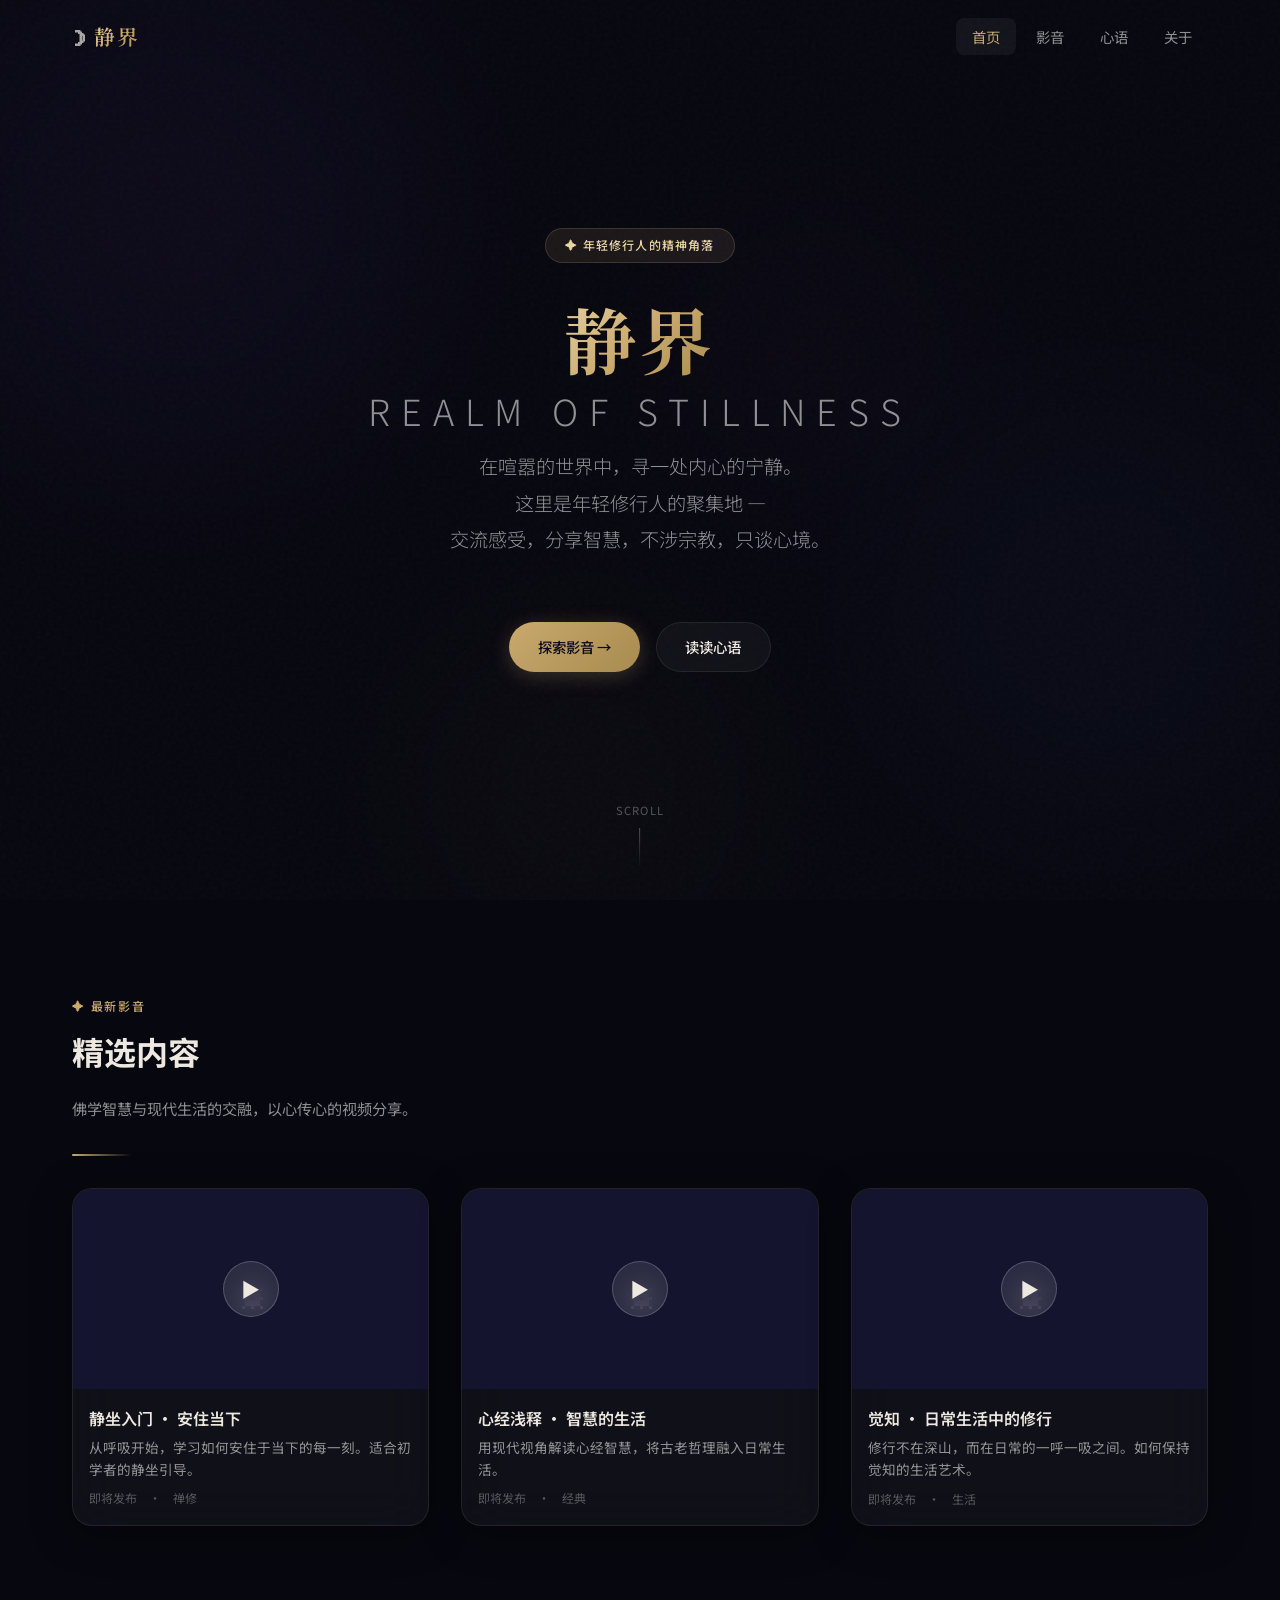
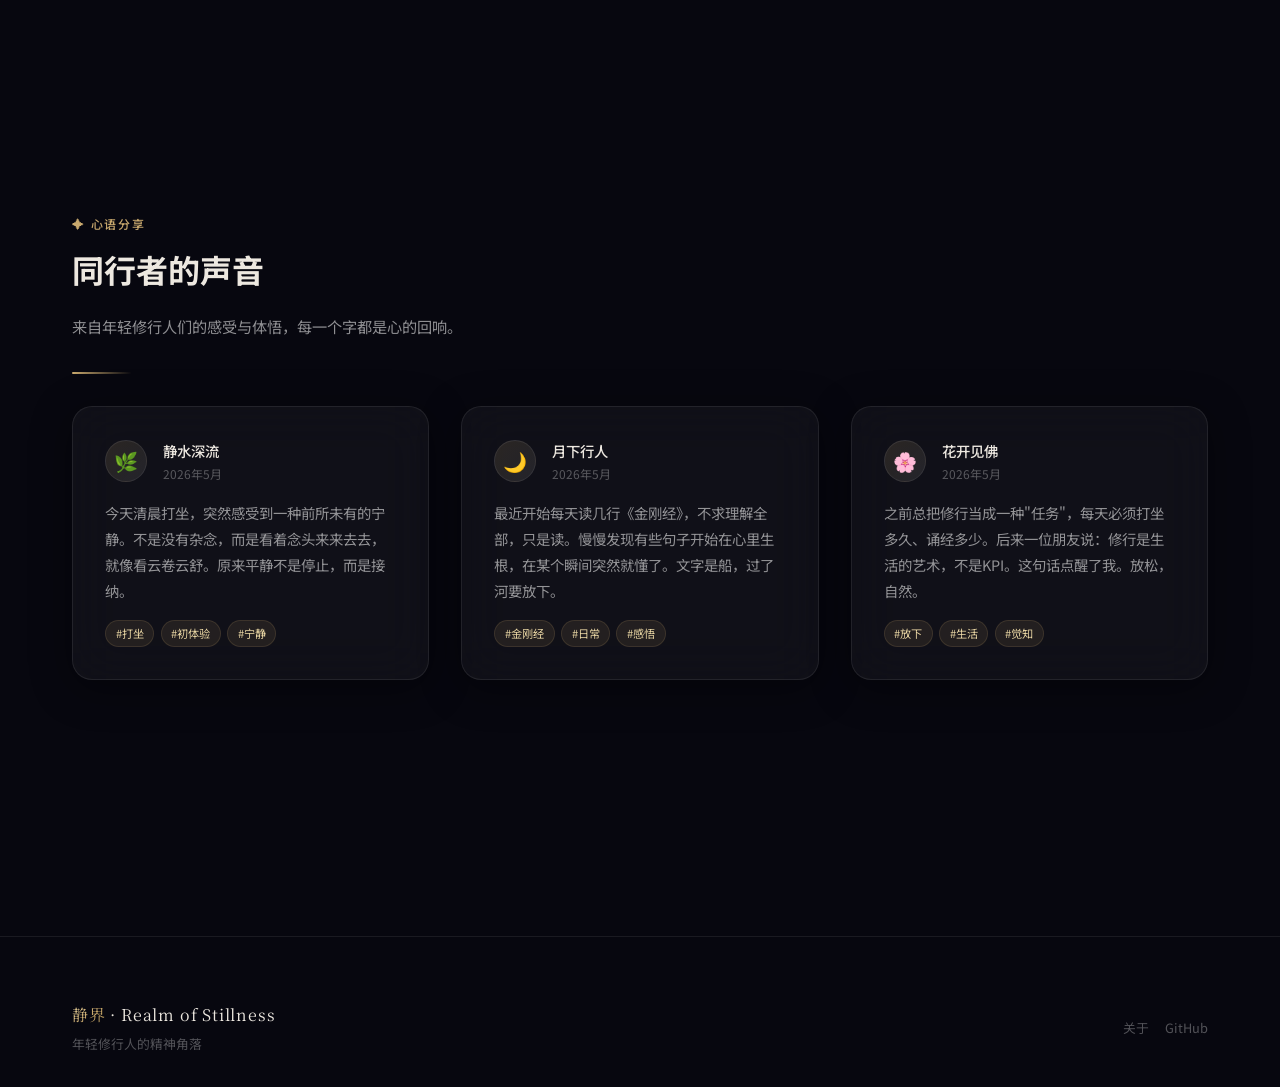
==== index.html @ 149574c6 "🎉 初版：静界网站 年轻修行人的精神角落 - 玻璃拟态(Glassmorphism) UI设计 - 深空底色 + 金色点缀配色系统 - 首页、影音、心语、关于 四个页面 - 响应式设计，适配桌面和移动" ====
<!DOCTYPE html>
<html lang="zh-CN">
<head>
  <meta charset="UTF-8">
  <meta name="viewport" content="width=device-width, initial-scale=1.0">
  <title>静界 · 年轻修行人的精神角落</title>
  <meta name="description" content="静界 — 年轻修行人的精神角落。交流感受，分享智慧，在喧嚣中寻找内心的宁静。">
  <link rel="stylesheet" href="css/style.css">
  <link rel="icon" href="data:image/svg+xml,<svg xmlns='http://www.w3.org/2000/svg' viewBox='0 0 100 100'><text y='.9em' font-size='90'>☽</text></svg>">
</head>
<body>

  <!-- Background -->
  <div class="background-canvas">
    <div class="orb"></div>
    <div class="orb"></div>
    <div class="orb"></div>
    <div class="orb"></div>
  </div>

  <!-- Navigation -->
  <nav class="navbar" id="navbar">
    <div class="navbar-inner">
      <a href="index.html" class="navbar-logo">
        <span class="logo-icon">☽</span>
        <span class="gold-text">静界</span>
      </a>
      <button class="menu-toggle" id="menuToggle" aria-label="菜单">
        <span></span><span></span><span></span>
      </button>
      <ul class="navbar-links" id="navLinks">
        <li><a href="index.html" class="active">首页</a></li>
        <li><a href="videos.html">影音</a></li>
        <li><a href="experience.html">心语</a></li>
        <li><a href="about.html">关于</a></li>
      </ul>
    </div>
  </nav>

  <!-- Hero -->
  <section class="hero">
    <div class="hero-content">
      <div class="hero-badge fade-in visible">✦ 年轻修行人的精神角落</div>
      <h1 class="hero-title">
        <span class="chinese-title gold-text">静界</span>
        <br>
        <span style="font-weight:300;font-size:0.5em;display:block;margin-top:0.5rem;color:var(--text-secondary);letter-spacing:0.3em;">REALM OF STILLNESS</span>
      </h1>
      <p class="hero-subtitle">
        在喧嚣的世界中，寻一处内心的宁静。<br>
        这里是年轻修行人的聚集地 —<br>
        交流感受，分享智慧，不涉宗教，只谈心境。
      </p>
      <div class="hero-actions">
        <a href="videos.html" class="btn btn-primary">探索影音 →</a>
        <a href="experience.html" class="btn btn-glass">读读心语</a>
      </div>
    </div>
    <div class="scroll-indicator">
      <span>SCROLL</span>
      <div class="scroll-line"></div>
    </div>
  </section>

  <!-- Featured Videos -->
  <section>
    <div class="container">
      <div class="fade-in">
        <p class="section-label">✦ 最新影音</p>
        <h2 class="section-title">精选内容</h2>
        <p class="section-subtitle" style="margin-bottom:var(--space-md);">
          佛学智慧与现代生活的交融，以心传心的视频分享。
        </p>
        <div class="divider"></div>
      </div>

      <div class="video-grid">
        <div class="glass video-card fade-in fade-in-delay-1">
          <div class="video-thumb">
            <span class="placeholder-icon">☸</span>
            <div class="play-button">▶</div>
          </div>
          <div class="video-info">
            <h3>静坐入门 · 安住当下</h3>
            <p>从呼吸开始，学习如何安住于当下的每一刻。适合初学者的静坐引导。</p>
            <div class="video-meta">
              <span>即将发布</span>
              <span>·</span>
              <span>禅修</span>
            </div>
          </div>
        </div>

        <div class="glass video-card fade-in fade-in-delay-2">
          <div class="video-thumb">
            <span class="placeholder-icon">☸</span>
            <div class="play-button">▶</div>
          </div>
          <div class="video-info">
            <h3>心经浅释 · 智慧的生活</h3>
            <p>用现代视角解读心经智慧，将古老哲理融入日常生活。</p>
            <div class="video-meta">
              <span>即将发布</span>
              <span>·</span>
              <span>经典</span>
            </div>
          </div>
        </div>

        <div class="glass video-card fade-in fade-in-delay-3">
          <div class="video-thumb">
            <span class="placeholder-icon">☸</span>
            <div class="play-button">▶</div>
          </div>
          <div class="video-info">
            <h3>觉知 · 日常生活中的修行</h3>
            <p>修行不在深山，而在日常的一呼一吸之间。如何保持觉知的生活艺术。</p>
            <div class="video-meta">
              <span>即将发布</span>
              <span>·</span>
              <span>生活</span>
            </div>
          </div>
        </div>
      </div>
    </div>
  </section>

  <!-- Recent Shared Experiences -->
  <section>
    <div class="container">
      <div class="fade-in">
        <p class="section-label">✦ 心语分享</p>
        <h2 class="section-title">同行者的声音</h2>
        <p class="section-subtitle" style="margin-bottom:var(--space-md);">
          来自年轻修行人们的感受与体悟，每一个字都是心的回响。
        </p>
        <div class="divider"></div>
      </div>

      <div class="experience-grid">
        <div class="glass experience-card fade-in fade-in-delay-1">
          <div class="exp-header">
            <div class="exp-avatar">🌿</div>
            <div>
              <div class="exp-author">静水深流</div>
              <div class="exp-time">2026年5月</div>
            </div>
          </div>
          <div class="exp-content">
            今天清晨打坐，突然感受到一种前所未有的宁静。不是没有杂念，而是看着念头来来去去，就像看云卷云舒。原来平静不是停止，而是接纳。
          </div>
          <div class="exp-tags">
            <span>#打坐</span>
            <span>#初体验</span>
            <span>#宁静</span>
          </div>
        </div>

        <div class="glass experience-card fade-in fade-in-delay-2">
          <div class="exp-header">
            <div class="exp-avatar">🌙</div>
            <div>
              <div class="exp-author">月下行人</div>
              <div class="exp-time">2026年5月</div>
            </div>
          </div>
          <div class="exp-content">
            最近开始每天读几行《金刚经》，不求理解全部，只是读。慢慢发现有些句子开始在心里生根，在某个瞬间突然就懂了。文字是船，过了河要放下。
          </div>
          <div class="exp-tags">
            <span>#金刚经</span>
            <span>#日常</span>
            <span>#感悟</span>
          </div>
        </div>

        <div class="glass experience-card fade-in fade-in-delay-3">
          <div class="exp-header">
            <div class="exp-avatar">🌸</div>
            <div>
              <div class="exp-author">花开见佛</div>
              <div class="exp-time">2026年5月</div>
            </div>
          </div>
          <div class="exp-content">
            之前总把修行当成一种"任务"，每天必须打坐多久、诵经多少。后来一位朋友说：修行是生活的艺术，不是KPI。这句话点醒了我。放松，自然。
          </div>
          <div class="exp-tags">
            <span>#放下</span>
            <span>#生活</span>
            <span>#觉知</span>
          </div>
        </div>
      </div>
    </div>
  </section>

  <!-- Footer -->
  <footer class="footer">
    <div class="container">
      <div class="footer-inner">
        <div>
          <div class="footer-brand"><span class="gold-text">静界</span> · Realm of Stillness</div>
          <div class="footer-text" style="margin-top:0.3rem;">年轻修行人的精神角落</div>
        </div>
        <div class="footer-links">
          <a href="about.html">关于</a>
          <a href="https://github.com/tancong/jingjie" target="_blank">GitHub</a>
        </div>
      </div>
    </div>
  </footer>

  <script src="js/main.js"></script>
</body>
</html>
---- css/style.css ----
/* ============================================
   静界 · Realm of Stillness
   Glass UI Design System
   ============================================ */

/* ----- Fonts ----- */
@import url('https://fonts.googleapis.com/css2?family=Noto+Serif+SC:wght@400;600;700&family=Noto+Sans+SC:wght@300;400;500;700&family=Inter:wght@300;400;500;600&display=swap');

/* ----- Reset & Base ----- */
*, *::before, *::after {
  margin: 0;
  padding: 0;
  box-sizing: border-box;
}

html {
  scroll-behavior: smooth;
  font-size: 16px;
}

body {
  font-family: 'Noto Sans SC', 'Inter', -apple-system, BlinkMacSystemFont, sans-serif;
  background: var(--bg-deep);
  color: var(--text-primary);
  min-height: 100vh;
  overflow-x: hidden;
  line-height: 1.7;
  -webkit-font-smoothing: antialiased;
}

/* ----- Design Tokens ----- */
:root {
  /* Background */
  --bg-deep: #07070f;
  --bg-dark: #0a0a1a;
  --bg-mid: #0f0f24;
  --bg-surface: #14142e;

  /* Glass */
  --glass-bg: rgba(255, 255, 255, 0.04);
  --glass-bg-hover: rgba(255, 255, 255, 0.08);
  --glass-bg-strong: rgba(255, 255, 255, 0.08);
  --glass-border: rgba(255, 255, 255, 0.08);
  --glass-border-hover: rgba(255, 255, 255, 0.18);
  --glass-shadow: 0 8px 40px rgba(0, 0, 0, 0.4);
  --glass-blur: blur(24px);

  /* Accent */
  --accent: #c9a96e;
  --accent-light: #e8d5a3;
  --accent-dim: #a88b4e;
  --accent-glow: rgba(201, 169, 110, 0.15);

  /* Text */
  --text-primary: #ede8e0;
  --text-secondary: rgba(255, 255, 255, 0.55);
  --text-tertiary: rgba(255, 255, 255, 0.3);

  /* Sizing */
  --radius-sm: 8px;
  --radius-md: 14px;
  --radius-lg: 20px;
  --radius-xl: 28px;

  /* Spacing */
  --space-xs: 0.5rem;
  --space-sm: 1rem;
  --space-md: 2rem;
  --space-lg: 4rem;
  --space-xl: 6rem;

  /* Transitions */
  --transition-fast: 0.2s ease;
  --transition-default: 0.35s cubic-bezier(0.4, 0, 0.2, 1);
  --transition-slow: 0.6s cubic-bezier(0.4, 0, 0.2, 1);

  /* Container */
  --container-max: 1200px;
}

/* ----- Background Canvas (animated) ----- */
.background-canvas {
  position: fixed;
  top: 0;
  left: 0;
  width: 100%;
  height: 100%;
  z-index: -1;
  overflow: hidden;
}

.background-canvas .orb {
  position: absolute;
  border-radius: 50%;
  filter: blur(100px);
  opacity: 0.3;
  animation: orbFloat 20s ease-in-out infinite;
}

.background-canvas .orb:nth-child(1) {
  width: 600px;
  height: 600px;
  background: radial-gradient(circle, rgba(100, 60, 180, 0.3), transparent);
  top: -10%;
  left: -10%;
  animation-delay: 0s;
  animation-duration: 25s;
}

.background-canvas .orb:nth-child(2) {
  width: 500px;
  height: 500px;
  background: radial-gradient(circle, rgba(60, 100, 200, 0.2), transparent);
  top: 40%;
  right: -5%;
  animation-delay: -5s;
  animation-duration: 20s;
}

.background-canvas .orb:nth-child(3) {
  width: 400px;
  height: 400px;
  background: radial-gradient(circle, rgba(180, 140, 80, 0.15), transparent);
  bottom: -10%;
  left: 30%;
  animation-delay: -10s;
  animation-duration: 22s;
}

.background-canvas .orb:nth-child(4) {
  width: 350px;
  height: 350px;
  background: radial-gradient(circle, rgba(140, 80, 180, 0.15), transparent);
  top: 20%;
  left: 50%;
  animation-delay: -15s;
  animation-duration: 18s;
}

@keyframes orbFloat {
  0%, 100% { transform: translate(0, 0) scale(1); }
  25% { transform: translate(50px, -60px) scale(1.05); }
  50% { transform: translate(-30px, 40px) scale(0.95); }
  75% { transform: translate(60px, 30px) scale(1.02); }
}

/* Subtle grain overlay */
.background-canvas::after {
  content: '';
  position: absolute;
  top: 0;
  left: 0;
  width: 100%;
  height: 100%;
  opacity: 0.03;
  background-image: url("data:image/svg+xml,%3Csvg viewBox='0 0 256 256' xmlns='http://www.w3.org/2000/svg'%3E%3Cfilter id='n'%3E%3CfeTurbulence type='fractalNoise' baseFrequency='0.9' numOctaves='4' stitchTiles='stitch'/%3E%3C/filter%3E%3Crect width='100%25' height='100%25' filter='url(%23n)'/%3E%3C/svg%3E");
  pointer-events: none;
}

/* ----- Glass Card ----- */
.glass {
  background: var(--glass-bg);
  backdrop-filter: var(--glass-blur);
  -webkit-backdrop-filter: var(--glass-blur);
  border: 1px solid var(--glass-border);
  border-radius: var(--radius-lg);
  box-shadow: var(--glass-shadow);
  transition: all var(--transition-default);
}

.glass:hover {
  background: var(--glass-bg-hover);
  border-color: var(--glass-border-hover);
  transform: translateY(-2px);
  box-shadow: 0 12px 48px rgba(0, 0, 0, 0.5), 0 0 40px var(--accent-glow);
}

.glass-strong {
  background: var(--glass-bg-strong);
  backdrop-filter: var(--glass-blur);
  -webkit-backdrop-filter: var(--glass-blur);
  border: 1px solid var(--glass-border);
  border-radius: var(--radius-lg);
  box-shadow: var(--glass-shadow);
}

.glass-card {
  padding: var(--space-md);
}

/* ----- Typography ----- */
.chinese-title {
  font-family: 'Noto Serif SC', 'Noto Sans SC', serif;
  font-weight: 700;
  letter-spacing: 0.05em;
}

.serif-text {
  font-family: 'Noto Serif SC', serif;
}

.gold-text {
  background: linear-gradient(135deg, var(--accent-light), var(--accent), var(--accent-dim));
  -webkit-background-clip: text;
  -webkit-text-fill-color: transparent;
  background-clip: text;
}

/* ----- Layout ----- */
.container {
  max-width: var(--container-max);
  margin: 0 auto;
  padding: 0 var(--space-md);
}

section {
  padding: var(--space-xl) 0;
}

.section-label {
  font-size: 0.75rem;
  text-transform: uppercase;
  letter-spacing: 0.15em;
  color: var(--accent);
  margin-bottom: var(--space-xs);
  font-weight: 500;
}

.section-title {
  font-size: clamp(1.5rem, 3vw, 2rem);
  font-weight: 700;
  margin-bottom: var(--space-sm);
  color: var(--text-primary);
}

.section-subtitle {
  color: var(--text-secondary);
  font-size: 0.95rem;
  max-width: 600px;
  line-height: 1.8;
}

/* ----- Navigation ----- */
.navbar {
  position: fixed;
  top: 0;
  left: 0;
  width: 100%;
  z-index: 1000;
  padding: 1rem 0;
  transition: all var(--transition-default);
}

.navbar.scrolled {
  background: rgba(7, 7, 15, 0.7);
  backdrop-filter: blur(30px);
  -webkit-backdrop-filter: blur(30px);
  border-bottom: 1px solid rgba(255, 255, 255, 0.05);
  padding: 0.6rem 0;
}

.navbar-inner {
  display: flex;
  align-items: center;
  justify-content: space-between;
  max-width: var(--container-max);
  margin: 0 auto;
  padding: 0 var(--space-md);
}

.navbar-logo {
  font-family: 'Noto Serif SC', serif;
  font-size: 1.3rem;
  font-weight: 700;
  color: var(--text-primary);
  text-decoration: none;
  letter-spacing: 0.1em;
  display: flex;
  align-items: center;
  gap: 0.5rem;
}

.navbar-logo .logo-icon {
  font-size: 1.5rem;
  opacity: 0.7;
}

.navbar-logo .gold-text {
  font-weight: 600;
}

.navbar-links {
  display: flex;
  gap: 0.25rem;
  list-style: none;
  align-items: center;
}

.navbar-links a {
  color: var(--text-secondary);
  text-decoration: none;
  padding: 0.5rem 1rem;
  border-radius: var(--radius-sm);
  font-size: 0.9rem;
  font-weight: 400;
  transition: all var(--transition-fast);
  position: relative;
}

.navbar-links a:hover,
.navbar-links a.active {
  color: var(--text-primary);
  background: rgba(255, 255, 255, 0.05);
}

.navbar-links a.active {
  color: var(--accent);
}

/* Mobile menu toggle */
.menu-toggle {
  display: none;
  flex-direction: column;
  gap: 5px;
  cursor: pointer;
  padding: 4px;
  background: none;
  border: none;
}

.menu-toggle span {
  display: block;
  width: 24px;
  height: 1.5px;
  background: var(--text-primary);
  border-radius: 2px;
  transition: all var(--transition-fast);
}

/* ----- Hero ----- */
.hero {
  min-height: 100vh;
  display: flex;
  align-items: center;
  justify-content: center;
  text-align: center;
  padding: var(--space-md);
  position: relative;
}

.hero-content {
  max-width: 720px;
}

.hero-badge {
  display: inline-block;
  padding: 0.4rem 1.2rem;
  border-radius: 100px;
  font-size: 0.75rem;
  letter-spacing: 0.1em;
  color: var(--accent-light);
  background: rgba(201, 169, 110, 0.1);
  border: 1px solid rgba(201, 169, 110, 0.2);
  margin-bottom: var(--space-md);
  font-weight: 500;
}

.hero-title {
  font-size: clamp(2.5rem, 6vw, 4.5rem);
  line-height: 1.2;
  margin-bottom: var(--space-sm);
  letter-spacing: 0.02em;
}

.hero-title .chinese-title {
  margin-bottom: 0.3rem;
}

.hero-subtitle {
  font-size: clamp(1rem, 2vw, 1.2rem);
  color: var(--text-secondary);
  line-height: 1.9;
  margin-bottom: var(--space-lg);
  font-weight: 300;
}

.hero-actions {
  display: flex;
  gap: var(--space-sm);
  justify-content: center;
  flex-wrap: wrap;
}

/* ----- Buttons ----- */
.btn {
  display: inline-flex;
  align-items: center;
  gap: 0.5rem;
  padding: 0.75rem 1.8rem;
  border-radius: 100px;
  font-size: 0.9rem;
  font-weight: 500;
  text-decoration: none;
  cursor: pointer;
  border: none;
  transition: all var(--transition-default);
  font-family: inherit;
}

.btn-primary {
  background: linear-gradient(135deg, var(--accent), var(--accent-dim));
  color: #0a0a1a;
  box-shadow: 0 4px 20px rgba(201, 169, 110, 0.25);
}

.btn-primary:hover {
  transform: translateY(-2px);
  box-shadow: 0 8px 30px rgba(201, 169, 110, 0.35);
}

.btn-glass {
  background: var(--glass-bg);
  backdrop-filter: var(--glass-blur);
  -webkit-backdrop-filter: var(--glass-blur);
  border: 1px solid var(--glass-border);
  color: var(--text-primary);
}

.btn-glass:hover {
  background: var(--glass-bg-hover);
  border-color: var(--glass-border-hover);
  transform: translateY(-2px);
}

.btn-sm {
  padding: 0.5rem 1.2rem;
  font-size: 0.8rem;
}

/* ----- Page Header ----- */
.page-header {
  padding-top: calc(80px + var(--space-xl));
  padding-bottom: var(--space-lg);
  text-align: center;
}

.page-header .section-title {
  font-size: clamp(2rem, 4vw, 2.8rem);
}

/* ----- Video Grid ----- */
.video-grid {
  display: grid;
  grid-template-columns: repeat(auto-fill, minmax(320px, 1fr));
  gap: var(--space-md);
  padding-bottom: var(--space-xl);
}

.video-card {
  border-radius: var(--radius-lg);
  overflow: hidden;
  cursor: pointer;
}

.video-card .video-thumb {
  position: relative;
  aspect-ratio: 16 / 9;
  background: var(--bg-surface);
  overflow: hidden;
  display: flex;
  align-items: center;
  justify-content: center;
}

.video-card .video-thumb .placeholder-icon {
  font-size: 3rem;
  opacity: 0.3;
}

.video-card .video-thumb .play-button {
  position: absolute;
  top: 50%;
  left: 50%;
  transform: translate(-50%, -50%);
  width: 56px;
  height: 56px;
  border-radius: 50%;
  background: rgba(255, 255, 255, 0.1);
  backdrop-filter: blur(12px);
  -webkit-backdrop-filter: blur(12px);
  border: 1.5px solid rgba(255, 255, 255, 0.2);
  display: flex;
  align-items: center;
  justify-content: center;
  transition: all var(--transition-default);
  color: var(--text-primary);
  font-size: 1.2rem;
}

.video-card:hover .play-button {
  background: var(--accent);
  border-color: var(--accent);
  color: #0a0a1a;
  transform: translate(-50%, -50%) scale(1.1);
  box-shadow: 0 0 40px rgba(201, 169, 110, 0.4);
}

.video-card .video-info {
  padding: var(--space-sm);
}

.video-card .video-info h3 {
  font-size: 1rem;
  font-weight: 600;
  margin-bottom: 0.3rem;
  color: var(--text-primary);
}

.video-card .video-info p {
  font-size: 0.85rem;
  color: var(--text-secondary);
  line-height: 1.6;
}

.video-card .video-meta {
  display: flex;
  align-items: center;
  gap: 0.75rem;
  margin-top: 0.5rem;
  font-size: 0.75rem;
  color: var(--text-tertiary);
}

/* ----- Experience Cards ----- */
.experience-grid {
  display: grid;
  grid-template-columns: repeat(auto-fill, minmax(340px, 1fr));
  gap: var(--space-md);
  padding-bottom: var(--space-xl);
}

.experience-card {
  padding: var(--space-md);
  border-radius: var(--radius-lg);
}

.experience-card .exp-header {
  display: flex;
  align-items: center;
  gap: var(--space-sm);
  margin-bottom: var(--space-sm);
}

.experience-card .exp-avatar {
  width: 42px;
  height: 42px;
  border-radius: 50%;
  background: linear-gradient(135deg, var(--accent-glow), var(--glass-bg-strong));
  border: 1px solid var(--glass-border);
  display: flex;
  align-items: center;
  justify-content: center;
  font-size: 1.2rem;
}

.experience-card .exp-author {
  font-size: 0.9rem;
  font-weight: 500;
}

.experience-card .exp-time {
  font-size: 0.75rem;
  color: var(--text-tertiary);
}

.experience-card .exp-content {
  font-size: 0.9rem;
  color: var(--text-secondary);
  line-height: 1.8;
  margin-bottom: var(--space-sm);
}

.experience-card .exp-tags {
  display: flex;
  gap: 0.4rem;
  flex-wrap: wrap;
}

.experience-card .exp-tags span {
  padding: 0.2rem 0.6rem;
  border-radius: 100px;
  font-size: 0.7rem;
  background: rgba(201, 169, 110, 0.1);
  color: var(--accent-light);
  border: 1px solid rgba(201, 169, 110, 0.15);
}

/* ----- About Page ----- */
.about-section {
  padding-top: calc(80px + var(--space-md));
  padding-bottom: var(--space-xl);
}

.about-hero {
  text-align: center;
  max-width: 700px;
  margin: 0 auto var(--space-xl);
}

.about-hero .section-title {
  font-size: clamp(2rem, 4vw, 3rem);
}

.about-card {
  padding: var(--space-lg);
  max-width: 700px;
  margin: 0 auto var(--space-md);
}

.about-card h2 {
  font-size: 1.3rem;
  margin-bottom: var(--space-sm);
  font-weight: 600;
}

.about-card p {
  color: var(--text-secondary);
  line-height: 2;
  font-size: 0.95rem;
}

.about-card .values {
  display: grid;
  grid-template-columns: 1fr 1fr;
  gap: var(--space-md);
  margin-top: var(--space-md);
}

.value-item {
  text-align: center;
  padding: var(--space-sm);
}

.value-item .value-icon {
  font-size: 2rem;
  margin-bottom: 0.5rem;
}

.value-item h3 {
  font-size: 0.9rem;
  font-weight: 600;
  margin-bottom: 0.3rem;
}

.value-item p {
  font-size: 0.8rem;
  color: var(--text-tertiary);
  line-height: 1.6;
}

/* ----- Footer ----- */
.footer {
  border-top: 1px solid var(--glass-border);
  padding: var(--space-lg) 0 var(--space-md);
  margin-top: var(--space-lg);
}

.footer-inner {
  display: flex;
  justify-content: space-between;
  align-items: center;
  flex-wrap: wrap;
  gap: var(--space-sm);
}

.footer-brand {
  font-family: 'Noto Serif SC', serif;
  font-size: 1rem;
  letter-spacing: 0.05em;
}

.footer-text {
  color: var(--text-tertiary);
  font-size: 0.8rem;
}

.footer-links {
  display: flex;
  gap: var(--space-sm);
}

.footer-links a {
  color: var(--text-tertiary);
  text-decoration: none;
  font-size: 0.8rem;
  transition: color var(--transition-fast);
}

.footer-links a:hover {
  color: var(--accent);
}

/* ----- Animations ----- */
.fade-in {
  opacity: 0;
  transform: translateY(30px);
  transition: opacity 0.8s ease, transform 0.8s ease;
}

.fade-in.visible {
  opacity: 1;
  transform: translateY(0);
}

.fade-in-delay-1 { transition-delay: 0.1s; }
.fade-in-delay-2 { transition-delay: 0.2s; }
.fade-in-delay-3 { transition-delay: 0.3s; }
.fade-in-delay-4 { transition-delay: 0.4s; }

/* Scroll indicator */
.scroll-indicator {
  position: absolute;
  bottom: 2rem;
  left: 50%;
  transform: translateX(-50%);
  display: flex;
  flex-direction: column;
  align-items: center;
  gap: 0.5rem;
  color: var(--text-tertiary);
  font-size: 0.7rem;
  letter-spacing: 0.1em;
  animation: scrollBounce 2s ease-in-out infinite;
}

.scroll-indicator .scroll-line {
  width: 1px;
  height: 40px;
  background: linear-gradient(to bottom, var(--text-tertiary), transparent);
}

@keyframes scrollBounce {
  0%, 100% { transform: translateX(-50%) translateY(0); }
  50% { transform: translateX(-50%) translateY(8px); }
}

/* ----- Section Divider ----- */
.divider {
  width: 60px;
  height: 2px;
  background: linear-gradient(90deg, var(--accent), transparent);
  margin: var(--space-sm) 0 var(--space-md);
  border-radius: 2px;
}

.divider-center {
  margin-left: auto;
  margin-right: auto;
}

/* ----- Empty State ----- */
.empty-state {
  text-align: center;
  padding: var(--space-xl) var(--space-md);
}

.empty-state .empty-icon {
  font-size: 4rem;
  opacity: 0.2;
  margin-bottom: var(--space-sm);
}

.empty-state h3 {
  font-size: 1.2rem;
  margin-bottom: 0.5rem;
}

.empty-state p {
  color: var(--text-tertiary);
  font-size: 0.9rem;
}

/* ----- Responsive ----- */
@media (max-width: 768px) {
  :root {
    --space-md: 1.25rem;
    --space-lg: 2.5rem;
    --space-xl: 4rem;
  }

  .navbar-links {
    display: none;
    position: fixed;
    top: 0;
    left: 0;
    width: 100%;
    height: 100vh;
    background: rgba(7, 7, 15, 0.95);
    backdrop-filter: blur(30px);
    -webkit-backdrop-filter: blur(30px);
    flex-direction: column;
    align-items: center;
    justify-content: center;
    gap: 0.5rem;
  }

  .navbar-links.open {
    display: flex;
  }

  .navbar-links a {
    font-size: 1.2rem;
    padding: 0.8rem 2rem;
  }

  .menu-toggle {
    display: flex;
  }

  .video-grid {
    grid-template-columns: 1fr;
  }

  .experience-grid {
    grid-template-columns: 1fr;
  }

  .about-card {
    padding: var(--space-md);
  }

  .about-card .values {
    grid-template-columns: 1fr;
  }

  .footer-inner {
    flex-direction: column;
    text-align: center;
  }

  .hero-actions {
    flex-direction: column;
    align-items: center;
  }
}

@media (max-width: 480px) {
  .hero-title {
    font-size: clamp(2rem, 8vw, 2.8rem);
  }
}

/* ----- Selection ----- */
::selection {
  background: rgba(201, 169, 110, 0.3);
  color: var(--text-primary);
}

/* ----- Scrollbar ----- */
::-webkit-scrollbar {
  width: 6px;
}

::-webkit-scrollbar-track {
  background: var(--bg-deep);
}

::-webkit-scrollbar-thumb {
  background: rgba(255, 255, 255, 0.08);
  border-radius: 3px;
}

::-webkit-scrollbar-thumb:hover {
  background: rgba(255, 255, 255, 0.15);
}
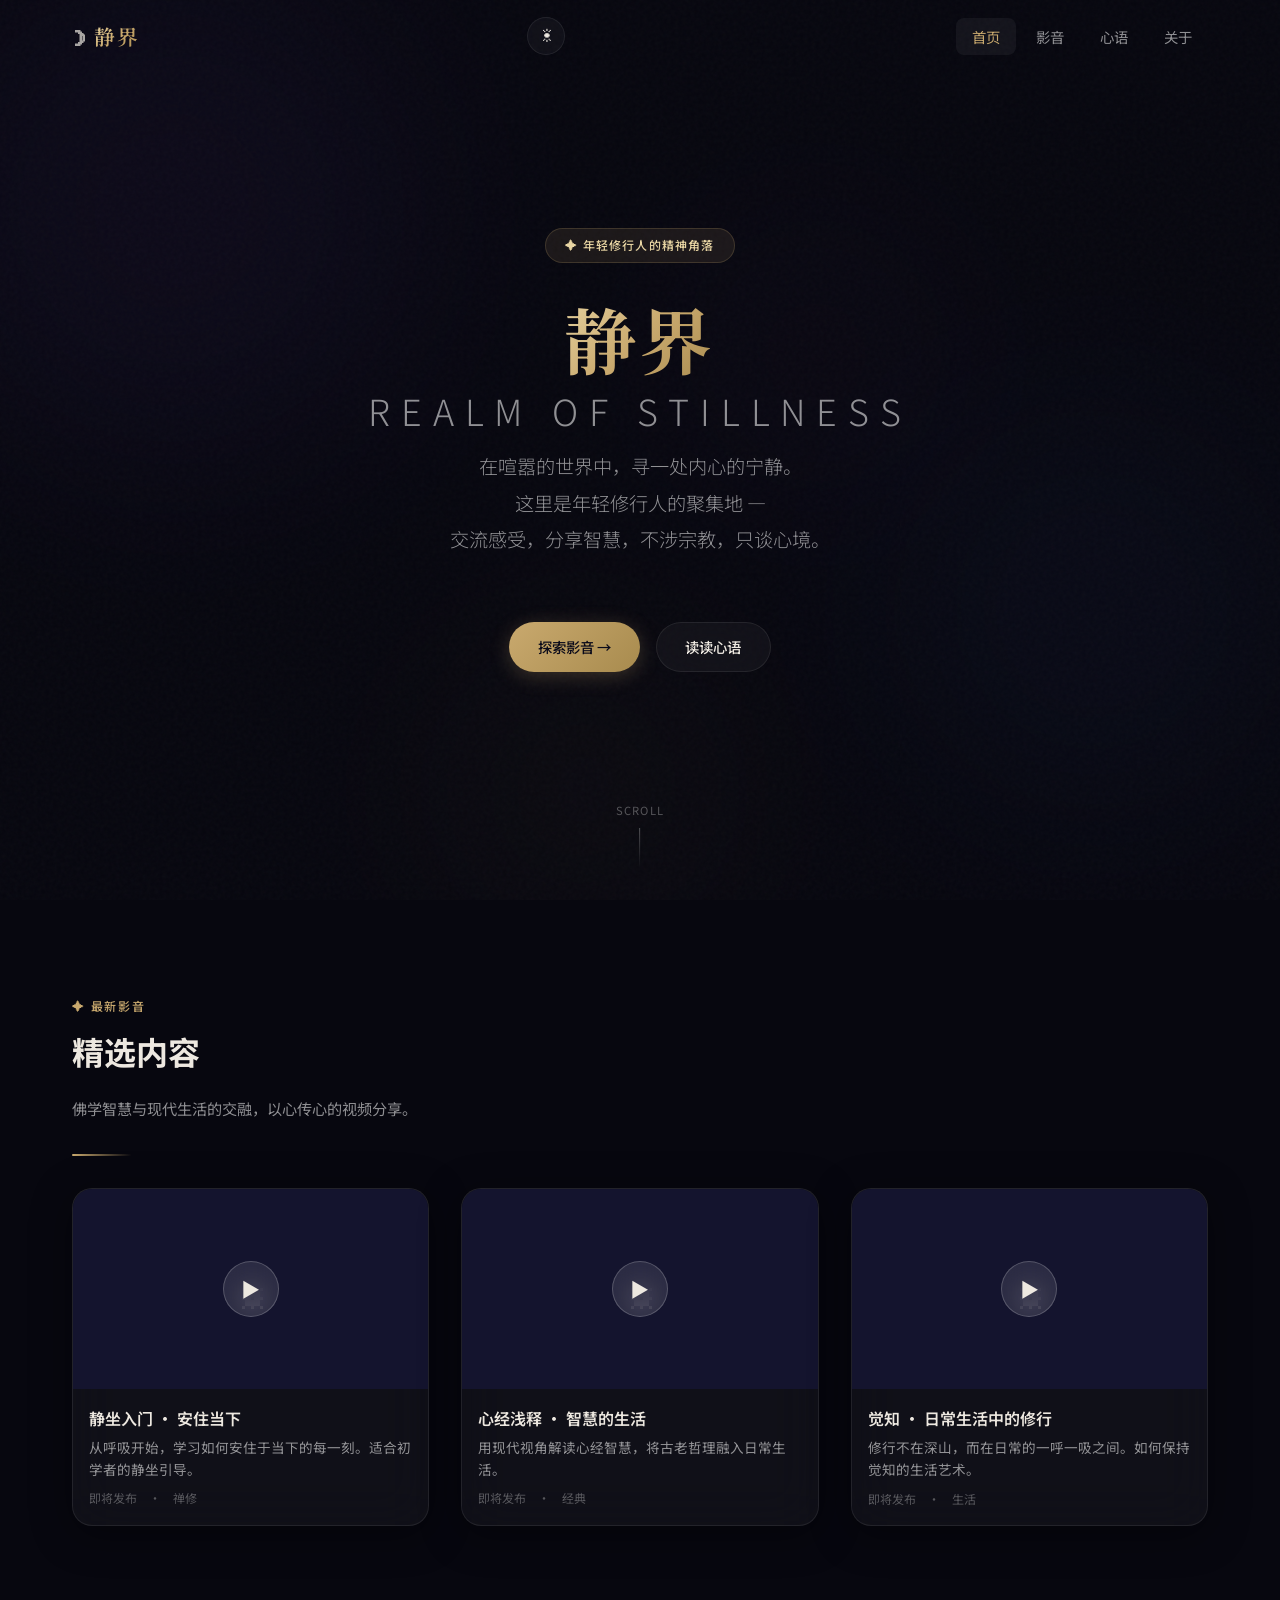
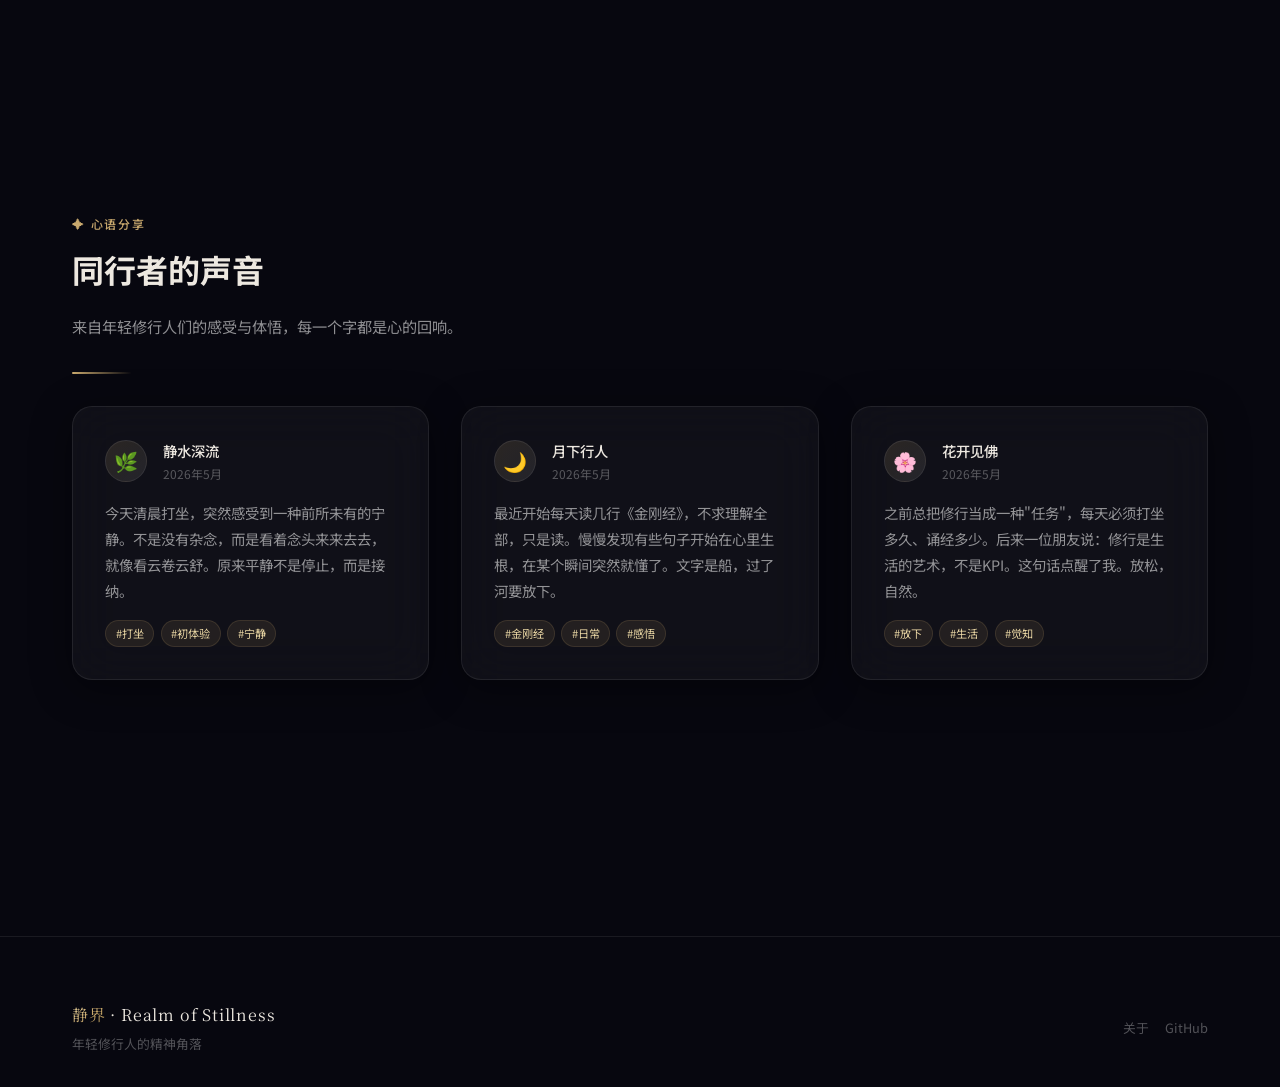
==== commit 61244317: "🌗 亮色/暗色主题切换 — 支持 localStorage 记忆" ====
--- a/index.html
+++ b/index.html
@@ -5,6 +5,21 @@
   <meta name="viewport" content="width=device-width, initial-scale=1.0">
   <title>静界 · 年轻修行人的精神角落</title>
   <meta name="description" content="静界 — 年轻修行人的精神角落。交流感受，分享智慧，在喧嚣中寻找内心的宁静。">
+  <!-- Open Graph -->
+  <meta property="og:title" content="静界 · 年轻修行人的精神角落">
+  <meta property="og:description" content="交流感受，分享智慧，不涉宗教，只谈心境。在喧嚣中寻找内心的宁静。">
+  <meta property="og:url" content="https://1332505739.github.io/jingjie/">
+  <meta property="og:type" content="website">
+  <meta property="og:site_name" content="静界">
+  <!-- Twitter Card -->
+  <meta name="twitter:card" content="summary_large_image">
+  <meta name="twitter:title" content="静界 · 年轻修行人的精神角落">
+  <meta name="twitter:description" content="交流感受，分享智慧，不涉宗教，只谈心境。在喧嚣中寻找内心的宁静。">
+  <link rel="preconnect" href="https://fonts.googleapis.com">
+  <link rel="preconnect" href="https://fonts.gstatic.com" crossorigin>
+  <link rel="preload" as="style" href="https://fonts.googleapis.com/css2?family=Noto+Serif+SC:wght@400;600;700&family=Noto+Sans+SC:wght@300;400;500;700&family=Inter:wght@300;400;500;600&display=swap">
+  <!-- Canonical -->
+  <link rel="canonical" href="https://1332505739.github.io/jingjie/">
   <link rel="stylesheet" href="css/style.css">
   <link rel="icon" href="data:image/svg+xml,<svg xmlns='http://www.w3.org/2000/svg' viewBox='0 0 100 100'><text y='.9em' font-size='90'>☽</text></svg>">
 </head>
@@ -25,6 +40,7 @@
         <span class="logo-icon">☽</span>
         <span class="gold-text">静界</span>
       </a>
+      <button class="theme-toggle" id="themeToggle" aria-label="切换主题" title="切换亮色/暗色">☀</button>
       <button class="menu-toggle" id="menuToggle" aria-label="菜单">
         <span></span><span></span><span></span>
       </button>
@@ -206,7 +222,7 @@
         </div>
         <div class="footer-links">
           <a href="about.html">关于</a>
-          <a href="https://github.com/tancong/jingjie" target="_blank">GitHub</a>
+          <a href="https://github.com/1332505739/jingjie" target="_blank">GitHub</a>
         </div>
       </div>
     </div>
--- a/css/style.css
+++ b/css/style.css
@@ -76,6 +76,47 @@
 
   /* Container */
   --container-max: 1200px;
+
+  /* Nav */
+  --nav-bg: rgba(7, 7, 15, 0.7);
+  --nav-menu-bg: rgba(7, 7, 15, 0.95);
+}
+
+/* ----- Light Theme ----- */
+[data-theme="light"] {
+  /* Background */
+  --bg-deep: #f3efe6;
+  --bg-dark: #faf7f1;
+  --bg-mid: #fffef9;
+  --bg-surface: #ede8da;
+
+  /* Glass */
+  --glass-bg: rgba(255, 255, 255, 0.55);
+  --glass-bg-hover: rgba(255, 255, 255, 0.78);
+  --glass-bg-strong: rgba(255, 255, 255, 0.65);
+  --glass-border: rgba(0, 0, 0, 0.06);
+  --glass-border-hover: rgba(0, 0, 0, 0.12);
+  --glass-shadow: 0 8px 40px rgba(0, 0, 0, 0.06);
+
+  /* Accent — same gold, slightly warmer */
+  --accent: #b8954a;
+  --accent-light: #d4bd82;
+  --accent-dim: #927535;
+  --accent-glow: rgba(184, 149, 74, 0.12);
+
+  /* Text */
+  --text-primary: #2c2416;
+  --text-secondary: rgba(44, 36, 22, 0.55);
+  --text-tertiary: rgba(44, 36, 22, 0.3);
+
+  /* Nav */
+  --nav-bg: rgba(243, 239, 230, 0.75);
+  --nav-menu-bg: rgba(243, 239, 230, 0.95);
+}
+
+/* Smooth theme transition */
+body, .glass, .glass-strong, .navbar, .btn, .footer {
+  transition: background-color 0.4s ease, color 0.4s ease, border-color 0.4s ease;
 }
 
 /* ----- Background Canvas (animated) ----- */
@@ -252,7 +293,7 @@
 }
 
 .navbar.scrolled {
-  background: rgba(7, 7, 15, 0.7);
+  background: var(--nav-bg);
   backdrop-filter: blur(30px);
   -webkit-backdrop-filter: blur(30px);
   border-bottom: 1px solid rgba(255, 255, 255, 0.05);
@@ -335,6 +376,36 @@
   background: var(--text-primary);
   border-radius: 2px;
   transition: all var(--transition-fast);
+}
+
+/* Theme toggle */
+.theme-toggle {
+  display: flex;
+  align-items: center;
+  justify-content: center;
+  width: 38px;
+  height: 38px;
+  border-radius: 50%;
+  border: 1px solid var(--glass-border);
+  background: var(--glass-bg);
+  backdrop-filter: var(--glass-blur);
+  -webkit-backdrop-filter: var(--glass-blur);
+  color: var(--text-primary);
+  font-size: 1.1rem;
+  cursor: pointer;
+  transition: all var(--transition-default);
+  margin-right: 0.25rem;
+}
+
+.theme-toggle:hover {
+  background: var(--glass-bg-hover);
+  border-color: var(--accent);
+  transform: scale(1.05);
+  box-shadow: 0 0 16px var(--accent-glow);
+}
+
+[data-theme="light"] .theme-toggle {
+  color: var(--accent-dim);
 }
 
 /* ----- Hero ----- */
@@ -795,7 +866,7 @@
     left: 0;
     width: 100%;
     height: 100vh;
-    background: rgba(7, 7, 15, 0.95);
+    background: var(--nav-menu-bg);
     backdrop-filter: blur(30px);
     -webkit-backdrop-filter: blur(30px);
     flex-direction: column;
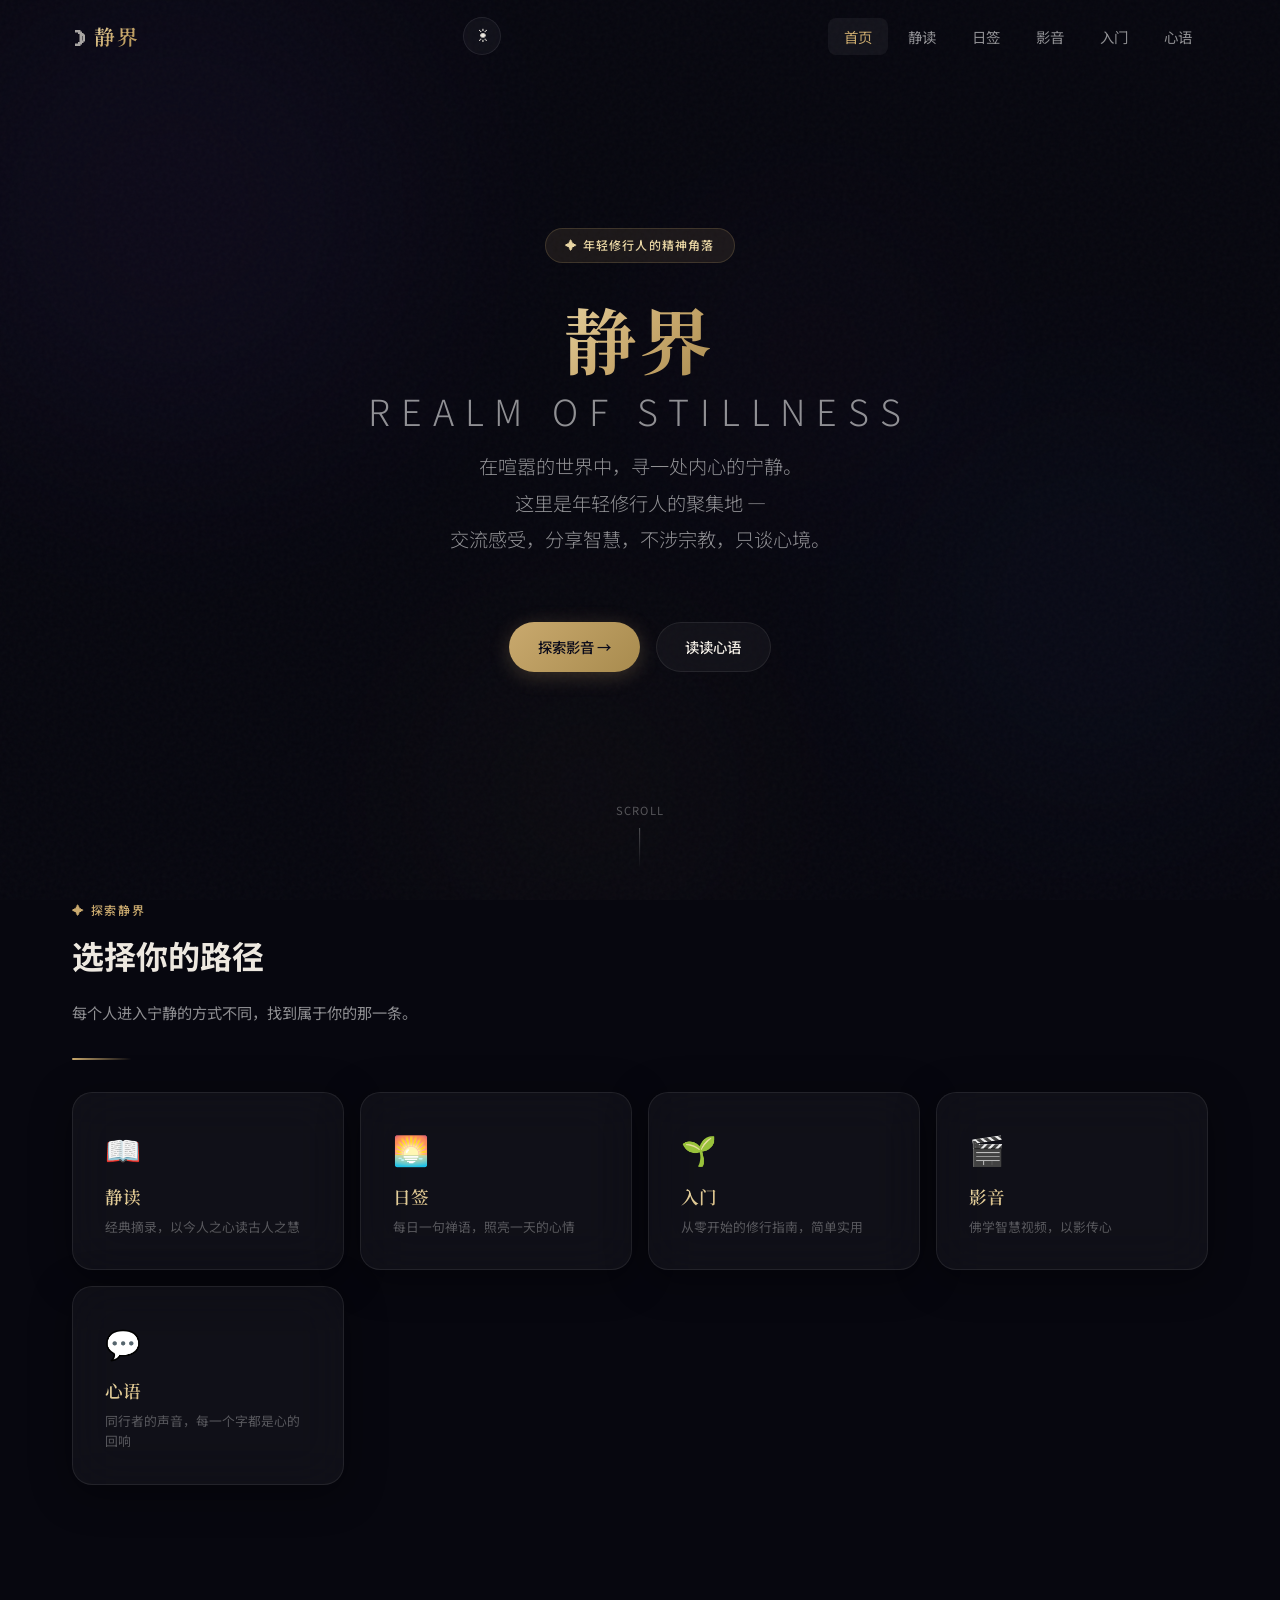
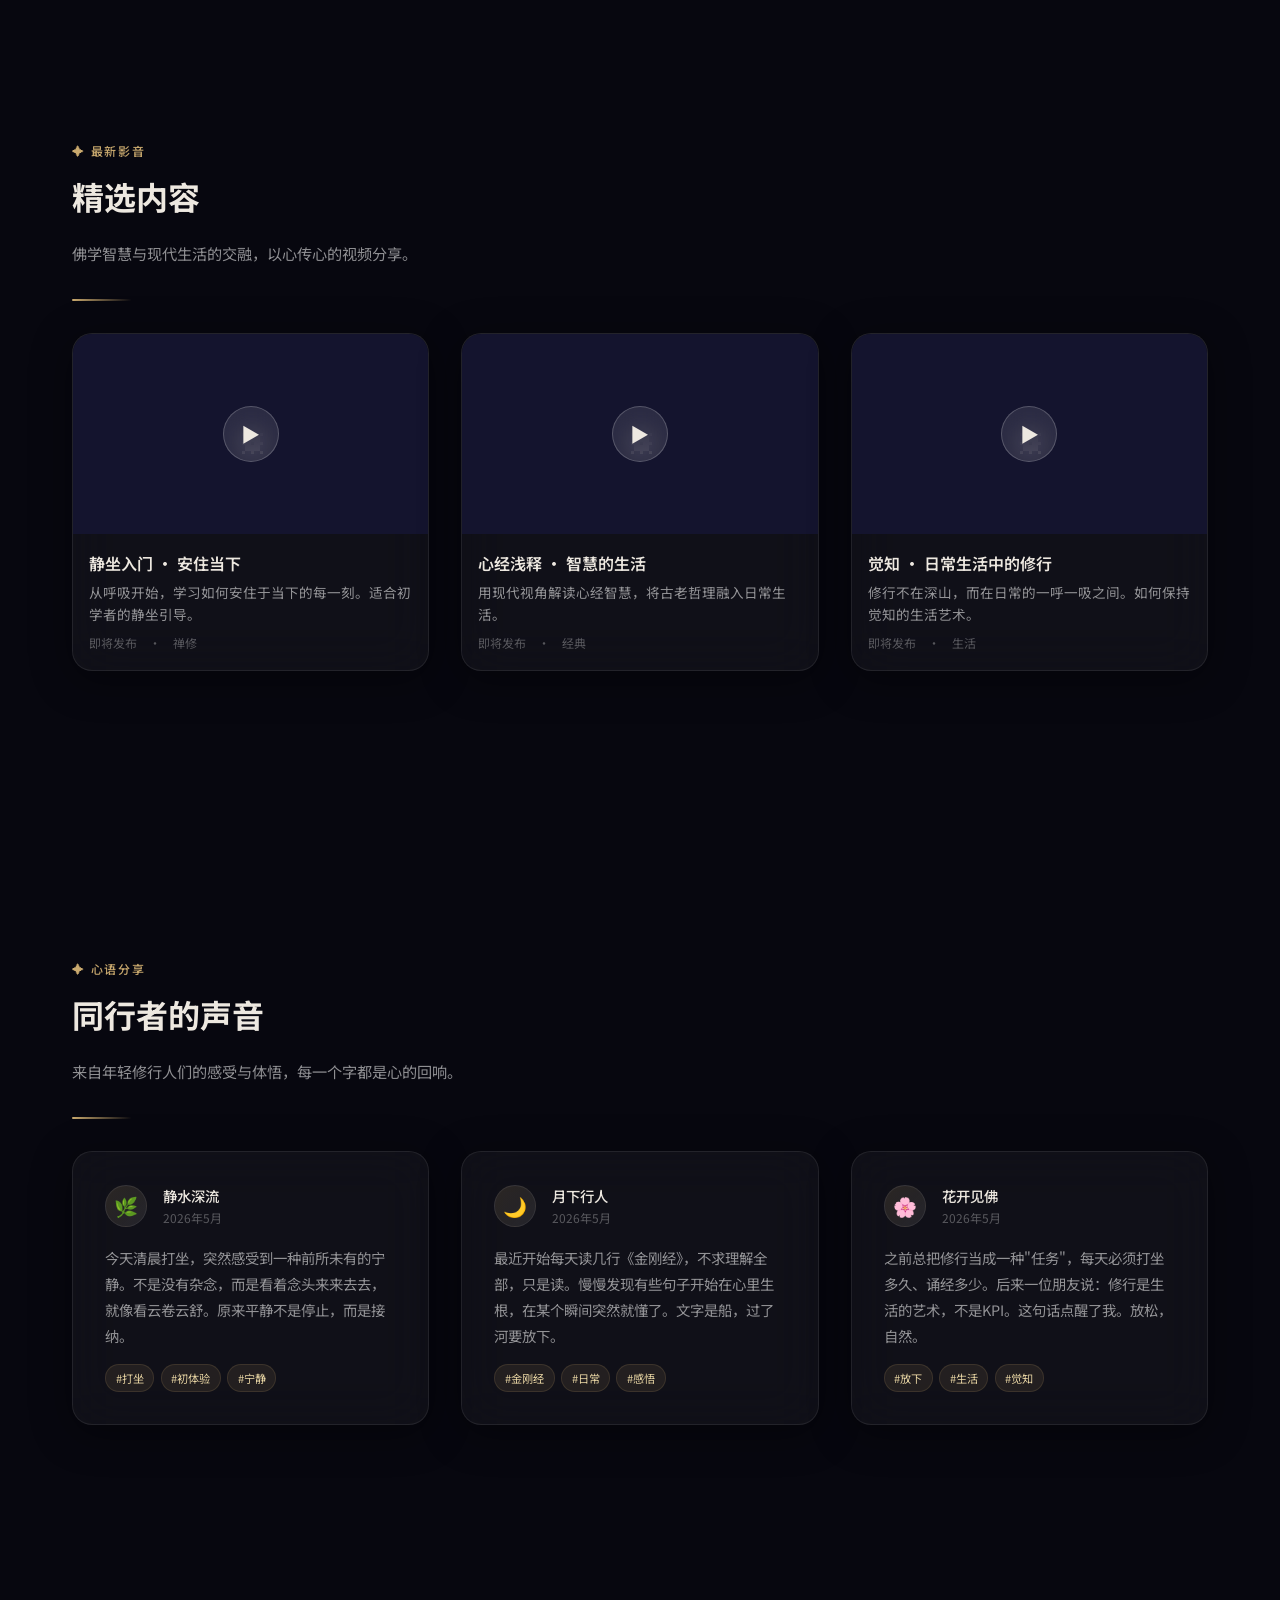
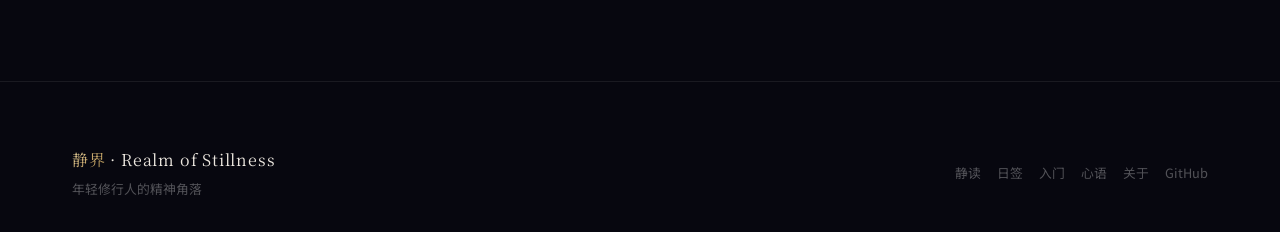
==== commit 7cfe8f64: "📚 内容扩展：静读、日签、入门 + 首页章节导航 + 全局翻新" ====
--- a/index.html
+++ b/index.html
@@ -46,9 +46,11 @@
       </button>
       <ul class="navbar-links" id="navLinks">
         <li><a href="index.html" class="active">首页</a></li>
+        <li><a href="jingdu.html">静读</a></li>
+        <li><a href="riqian.html">日签</a></li>
         <li><a href="videos.html">影音</a></li>
+        <li><a href="rumen.html">入门</a></li>
         <li><a href="experience.html">心语</a></li>
-        <li><a href="about.html">关于</a></li>
       </ul>
     </div>
   </nav>
@@ -78,6 +80,48 @@
     </div>
   </section>
 
+  <!-- Section Navigation -->
+  <section style="padding-top:0;padding-bottom:var(--space-lg);">
+    <div class="container">
+      <div class="fade-in">
+        <p class="section-label">✦ 探索静界</p>
+        <h2 class="section-title">选择你的路径</h2>
+        <p class="section-subtitle" style="margin-bottom:var(--space-md);">
+          每个人进入宁静的方式不同，找到属于你的那一条。
+        </p>
+        <div class="divider"></div>
+      </div>
+
+      <div class="section-nav">
+        <a href="jingdu.html" class="glass section-nav-card fade-in fade-in-delay-1">
+          <span class="nav-card-icon">📖</span>
+          <div class="nav-card-title gold-text">静读</div>
+          <div class="nav-card-desc">经典摘录，以今人之心读古人之慧</div>
+        </a>
+        <a href="riqian.html" class="glass section-nav-card fade-in fade-in-delay-2">
+          <span class="nav-card-icon">🌅</span>
+          <div class="nav-card-title gold-text">日签</div>
+          <div class="nav-card-desc">每日一句禅语，照亮一天的心情</div>
+        </a>
+        <a href="rumen.html" class="glass section-nav-card fade-in fade-in-delay-3">
+          <span class="nav-card-icon">🌱</span>
+          <div class="nav-card-title gold-text">入门</div>
+          <div class="nav-card-desc">从零开始的修行指南，简单实用</div>
+        </a>
+        <a href="videos.html" class="glass section-nav-card fade-in fade-in-delay-2">
+          <span class="nav-card-icon">🎬</span>
+          <div class="nav-card-title gold-text">影音</div>
+          <div class="nav-card-desc">佛学智慧视频，以影传心</div>
+        </a>
+        <a href="experience.html" class="glass section-nav-card fade-in fade-in-delay-3">
+          <span class="nav-card-icon">💬</span>
+          <div class="nav-card-title gold-text">心语</div>
+          <div class="nav-card-desc">同行者的声音，每一个字都是心的回响</div>
+        </a>
+      </div>
+    </div>
+  </section>
+
   <!-- Featured Videos -->
   <section>
     <div class="container">
@@ -221,6 +265,10 @@
           <div class="footer-text" style="margin-top:0.3rem;">年轻修行人的精神角落</div>
         </div>
         <div class="footer-links">
+          <a href="jingdu.html">静读</a>
+          <a href="riqian.html">日签</a>
+          <a href="rumen.html">入门</a>
+          <a href="experience.html">心语</a>
           <a href="about.html">关于</a>
           <a href="https://github.com/1332505739/jingjie" target="_blank">GitHub</a>
         </div>
--- a/css/style.css
+++ b/css/style.css
@@ -927,6 +927,288 @@
   color: var(--text-primary);
 }
 
+/* ----- Reading Cards (静读) ----- */
+.reading-card {
+  margin-bottom: var(--space-lg);
+  padding-bottom: var(--space-lg);
+  border-bottom: 1px solid var(--glass-border);
+}
+
+.reading-card:last-child {
+  border-bottom: none;
+  margin-bottom: var(--space-xl);
+}
+
+.reading-badge {
+  display: inline-block;
+  font-size: 0.7rem;
+  letter-spacing: 0.15em;
+  color: var(--accent);
+  margin-bottom: var(--space-sm);
+  font-weight: 500;
+}
+
+.reading-title {
+  font-family: 'Noto Serif SC', serif;
+  font-size: 1.6rem;
+  font-weight: 700;
+  margin-bottom: var(--space-sm);
+  color: var(--gold, var(--accent-light));
+}
+
+.reading-sutra {
+  background: var(--glass-bg);
+  border: 1px solid var(--glass-border);
+  border-left: 3px solid var(--accent);
+  border-radius: 0 var(--radius-md) var(--radius-md) 0;
+  padding: var(--space-sm) var(--space-md);
+  margin-bottom: var(--space-sm);
+}
+
+.sutra-original {
+  font-family: 'Noto Serif SC', serif;
+  font-size: 1.05rem;
+  line-height: 1.9;
+  color: var(--text-primary);
+  letter-spacing: 0.03em;
+}
+
+.sutra-source {
+  font-size: 0.75rem;
+  color: var(--text-tertiary);
+  margin-top: 0.5rem;
+  text-align: right;
+  font-style: italic;
+}
+
+.reading-interpretation {
+  padding: var(--space-sm) 0;
+}
+
+.reading-interpretation h3 {
+  font-size: 0.85rem;
+  font-weight: 600;
+  color: var(--accent);
+  margin-bottom: var(--space-xs);
+  letter-spacing: 0.05em;
+}
+
+.reading-interpretation p {
+  font-size: 0.9rem;
+  line-height: 1.85;
+  color: var(--text-secondary);
+  margin-bottom: 0.6rem;
+}
+
+.reading-interpretation p:last-child {
+  margin-bottom: 0;
+}
+
+/* ----- Daily Quote (日签) ----- */
+.riqian-today {
+  padding: var(--space-lg) var(--space-md);
+  border-radius: var(--radius-xl);
+  text-align: center;
+  margin-bottom: var(--space-lg);
+}
+
+.riqian-day {
+  font-size: 0.7rem;
+  letter-spacing: 0.15em;
+  color: var(--accent);
+  margin-bottom: var(--space-md);
+}
+
+.riqian-quote {
+  font-family: 'Noto Serif SC', serif;
+  font-size: clamp(1.4rem, 3vw, 2rem);
+  font-weight: 600;
+  line-height: 1.7;
+  color: var(--text-primary);
+  margin-bottom: var(--space-sm);
+  letter-spacing: 0.03em;
+  border: none;
+  padding: 0;
+}
+
+.riqian-author {
+  font-size: 0.85rem;
+  color: var(--accent);
+  margin-bottom: var(--space-sm);
+  font-weight: 500;
+}
+
+.riqian-divider {
+  width: 40px;
+  height: 1px;
+  background: var(--accent);
+  margin: var(--space-sm) auto;
+  opacity: 0.4;
+}
+
+.riqian-note {
+  font-size: 0.85rem;
+  color: var(--text-tertiary);
+  line-height: 1.7;
+  max-width: 400px;
+  margin: 0 auto;
+}
+
+/* Riqian grid */
+.riqian-grid {
+  display: grid;
+  grid-template-columns: repeat(auto-fill, minmax(200px, 1fr));
+  gap: var(--space-sm);
+  padding-bottom: var(--space-xl);
+}
+
+.riqian-grid-item {
+  padding: var(--space-sm);
+  border-radius: var(--radius-md);
+  cursor: default;
+}
+
+.riqian-grid-day {
+  font-size: 0.65rem;
+  letter-spacing: 0.1em;
+  color: var(--accent);
+  margin-bottom: 0.5rem;
+  opacity: 0.6;
+}
+
+.riqian-grid-item blockquote {
+  font-family: 'Noto Serif SC', serif;
+  font-size: 0.88rem;
+  line-height: 1.6;
+  color: var(--text-primary);
+  margin-bottom: 0.3rem;
+  border: none;
+  padding: 0;
+}
+
+.riqian-grid-author {
+  font-size: 0.7rem;
+  color: var(--text-tertiary);
+}
+
+/* ----- Section Nav (首页章节导航) ----- */
+.section-nav {
+  display: grid;
+  grid-template-columns: repeat(auto-fill, minmax(220px, 1fr));
+  gap: var(--space-sm);
+  margin-bottom: var(--space-xl);
+}
+
+.section-nav-card {
+  padding: var(--space-md);
+  border-radius: var(--radius-lg);
+  text-decoration: none;
+  color: inherit;
+  transition: all var(--transition-default);
+  cursor: pointer;
+  position: relative;
+  overflow: hidden;
+}
+
+.section-nav-card:hover {
+  transform: translateY(-4px);
+}
+
+.section-nav-card .nav-card-icon {
+  font-size: 1.8rem;
+  margin-bottom: var(--space-xs);
+  display: block;
+}
+
+.section-nav-card .nav-card-title {
+  font-family: 'Noto Serif SC', serif;
+  font-size: 1.1rem;
+  font-weight: 600;
+  margin-bottom: 0.3rem;
+  color: var(--text-primary);
+}
+
+.section-nav-card .nav-card-desc {
+  font-size: 0.8rem;
+  color: var(--text-tertiary);
+  line-height: 1.6;
+}
+
+/* ----- Beginner Guide (入门) ----- */
+.guide-card {
+  margin-bottom: var(--space-md);
+  padding: var(--space-md);
+  border-radius: var(--radius-lg);
+}
+
+.guide-card .guide-number {
+  display: inline-block;
+  width: 36px;
+  height: 36px;
+  line-height: 36px;
+  text-align: center;
+  border-radius: 50%;
+  background: var(--accent-glow);
+  color: var(--accent);
+  font-weight: 700;
+  font-size: 0.9rem;
+  margin-bottom: var(--space-sm);
+}
+
+.guide-card h3 {
+  font-family: 'Noto Serif SC', serif;
+  font-size: 1.2rem;
+  margin-bottom: var(--space-xs);
+  color: var(--text-primary);
+}
+
+.guide-card p {
+  font-size: 0.9rem;
+  line-height: 1.8;
+  color: var(--text-secondary);
+  margin-bottom: 0.6rem;
+}
+
+.guide-card .guide-tip {
+  background: var(--glass-bg);
+  border-radius: var(--radius-sm);
+  padding: var(--space-sm);
+  margin-top: var(--space-sm);
+  font-size: 0.85rem;
+  color: var(--accent-light);
+  line-height: 1.7;
+}
+
+.guide-card .guide-tip::before {
+  content: '💡 试试看：';
+  font-weight: 600;
+}
+
+/* ----- Responsive reads ----- */
+@media (max-width: 768px) {
+  .riqian-grid {
+    grid-template-columns: 1fr 1fr;
+  }
+
+  .section-nav {
+    grid-template-columns: 1fr;
+  }
+
+  .riqian-today {
+    padding: var(--space-md) var(--space-sm);
+  }
+}
+
+@media (max-width: 480px) {
+  .riqian-grid {
+    grid-template-columns: 1fr;
+  }
+
+  .riqian-quote {
+    font-size: 1.2rem;
+  }
+}
+
 /* ----- Scrollbar ----- */
 ::-webkit-scrollbar {
   width: 6px;
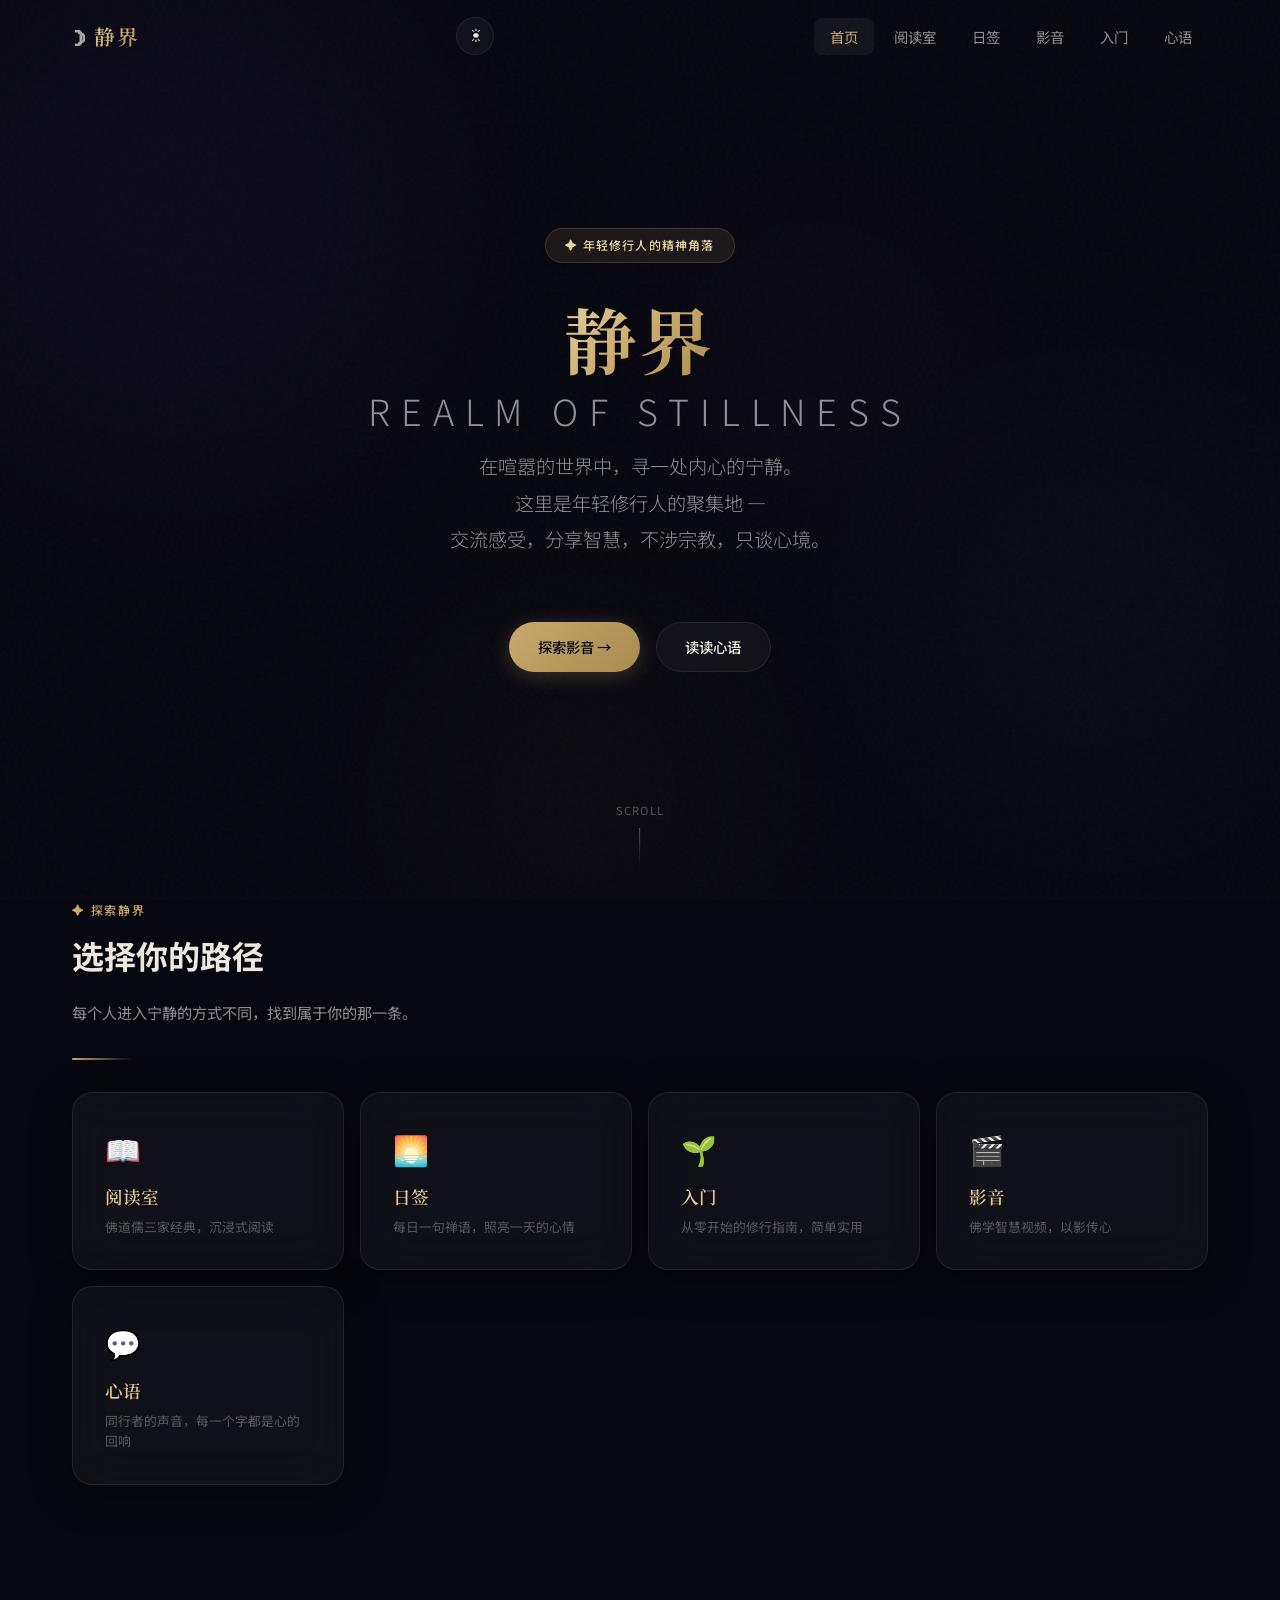
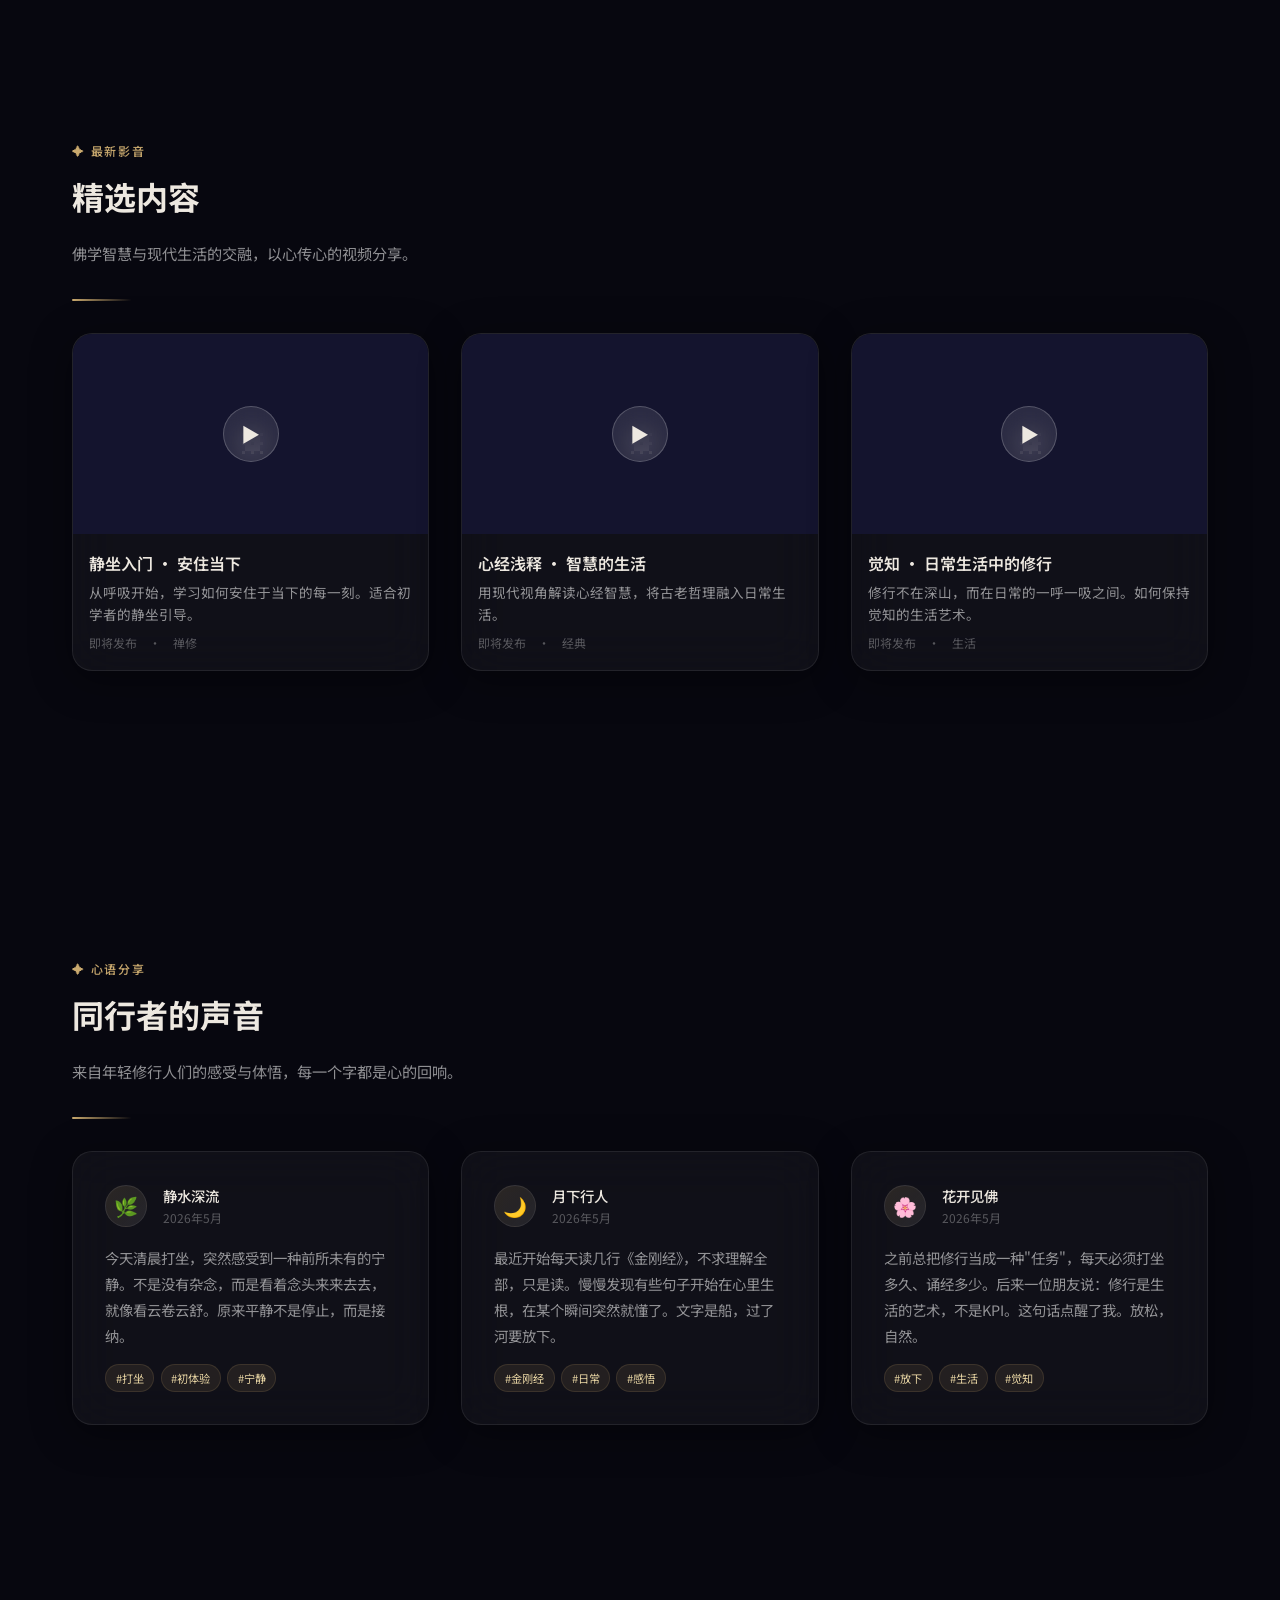
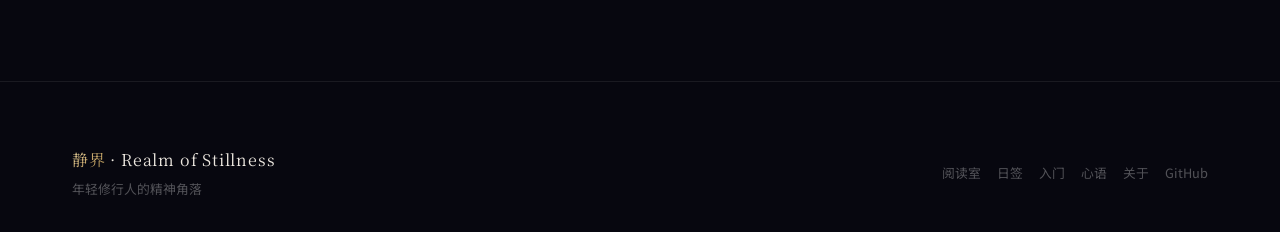
==== commit 34042b7f: "📚 阅读室上线 — 佛道儒三家经典，沉浸式阅读器 + 章节导航 + 键盘翻页" ====
--- a/index.html
+++ b/index.html
@@ -46,7 +46,7 @@
       </button>
       <ul class="navbar-links" id="navLinks">
         <li><a href="index.html" class="active">首页</a></li>
-        <li><a href="jingdu.html">静读</a></li>
+        <li><a href="yuedu.html">阅读室</a></li>
         <li><a href="riqian.html">日签</a></li>
         <li><a href="videos.html">影音</a></li>
         <li><a href="rumen.html">入门</a></li>
@@ -93,10 +93,10 @@
       </div>
 
       <div class="section-nav">
-        <a href="jingdu.html" class="glass section-nav-card fade-in fade-in-delay-1">
+        <a href="yuedu.html" class="glass section-nav-card fade-in fade-in-delay-1">
           <span class="nav-card-icon">📖</span>
-          <div class="nav-card-title gold-text">静读</div>
-          <div class="nav-card-desc">经典摘录，以今人之心读古人之慧</div>
+          <div class="nav-card-title gold-text">阅读室</div>
+          <div class="nav-card-desc">佛道儒三家经典，沉浸式阅读</div>
         </a>
         <a href="riqian.html" class="glass section-nav-card fade-in fade-in-delay-2">
           <span class="nav-card-icon">🌅</span>
@@ -265,7 +265,7 @@
           <div class="footer-text" style="margin-top:0.3rem;">年轻修行人的精神角落</div>
         </div>
         <div class="footer-links">
-          <a href="jingdu.html">静读</a>
+          <a href="yuedu.html">阅读室</a>
           <a href="riqian.html">日签</a>
           <a href="rumen.html">入门</a>
           <a href="experience.html">心语</a>
--- a/css/style.css
+++ b/css/style.css
@@ -1184,6 +1184,171 @@
   font-weight: 600;
 }
 
+/* ----- Reading Room (阅读室) ----- */
+/* Text card list */
+.text-card {
+  padding: var(--space-md);
+  border-radius: var(--radius-lg);
+  margin-bottom: var(--space-sm);
+  transition: all var(--transition-default);
+}
+
+.text-card:hover {
+  border-color: var(--accent);
+  box-shadow: 0 8px 32px var(--accent-glow);
+}
+
+.text-card-header {
+  display: flex;
+  justify-content: space-between;
+  align-items: center;
+  margin-bottom: 0.3rem;
+}
+
+.text-card-title {
+  font-family: 'Noto Serif SC', serif;
+  font-size: 1.15rem;
+  font-weight: 600;
+  color: var(--text-primary);
+}
+
+.text-card-badge {
+  font-size: 0.65rem;
+  color: var(--accent);
+  background: var(--accent-glow);
+  padding: 0.2rem 0.6rem;
+  border-radius: 100px;
+  font-weight: 500;
+  letter-spacing: 0.05em;
+}
+
+.text-card-author {
+  font-size: 0.75rem;
+  color: var(--accent);
+  margin-bottom: 0.4rem;
+  font-weight: 500;
+}
+
+.text-card-desc {
+  font-size: 0.85rem;
+  color: var(--text-tertiary);
+  line-height: 1.6;
+}
+
+/* Reader toolbar */
+.reader-toolbar {
+  display: flex;
+  justify-content: space-between;
+  align-items: center;
+  margin-bottom: var(--space-lg);
+  padding-bottom: var(--space-sm);
+  border-bottom: 1px solid var(--glass-border);
+  flex-wrap: wrap;
+  gap: var(--space-xs);
+}
+
+.reader-nav {
+  display: flex;
+  align-items: center;
+  gap: var(--space-xs);
+}
+
+.reader-chapter-indicator {
+  font-size: 0.75rem;
+  color: var(--text-tertiary);
+  min-width: 3rem;
+  text-align: center;
+  font-variant-numeric: tabular-nums;
+}
+
+/* Reader content */
+.reader-content {
+  padding-bottom: var(--space-xl);
+}
+
+.chapter-header {
+  text-align: center;
+  margin-bottom: var(--space-lg);
+  opacity: 0;
+  transform: translateY(20px);
+  transition: opacity 0.6s ease, transform 0.6s ease;
+}
+
+.chapter-header.visible {
+  opacity: 1;
+  transform: translateY(0);
+}
+
+.chapter-book-title {
+  font-family: 'Noto Serif SC', serif;
+  font-size: 1rem;
+  color: var(--accent);
+  margin-bottom: 0.2rem;
+  font-weight: 500;
+}
+
+.chapter-book-author {
+  font-size: 0.75rem;
+  color: var(--text-tertiary);
+}
+
+.chapter-title {
+  font-family: 'Noto Serif SC', serif;
+  font-size: 1.3rem;
+  font-weight: 600;
+  margin-bottom: var(--space-md);
+  color: var(--text-primary);
+  opacity: 0;
+  transform: translateY(20px);
+  transition: opacity 0.6s ease, transform 0.6s ease;
+  transition-delay: 0.1s;
+}
+
+.chapter-title.visible {
+  opacity: 1;
+  transform: translateY(0);
+}
+
+.chapter-body {
+  font-family: 'Noto Serif SC', 'Noto Sans SC', serif;
+  font-size: 1.05rem;
+  line-height: 2.1;
+  color: var(--text-secondary);
+  letter-spacing: 0.02em;
+  text-align: justify;
+  opacity: 0;
+  transform: translateY(20px);
+  transition: opacity 0.6s ease, transform 0.6s ease;
+  transition-delay: 0.2s;
+}
+
+.chapter-body.visible {
+  opacity: 1;
+  transform: translateY(0);
+}
+
+.chapter-body p {
+  margin-bottom: 1.2em;
+  text-indent: 2em;
+}
+
+.chapter-body p:first-child {
+  text-indent: 0;
+}
+
+/* Reading progress bar */
+.reading-progress {
+  position: fixed;
+  top: 0;
+  left: 0;
+  height: 3px;
+  background: linear-gradient(90deg, var(--accent-dim), var(--accent-light));
+  width: 0%;
+  z-index: 2000;
+  transition: width 0.4s ease;
+  border-radius: 0 2px 2px 0;
+}
+
 /* ----- Responsive reads ----- */
 @media (max-width: 768px) {
   .riqian-grid {
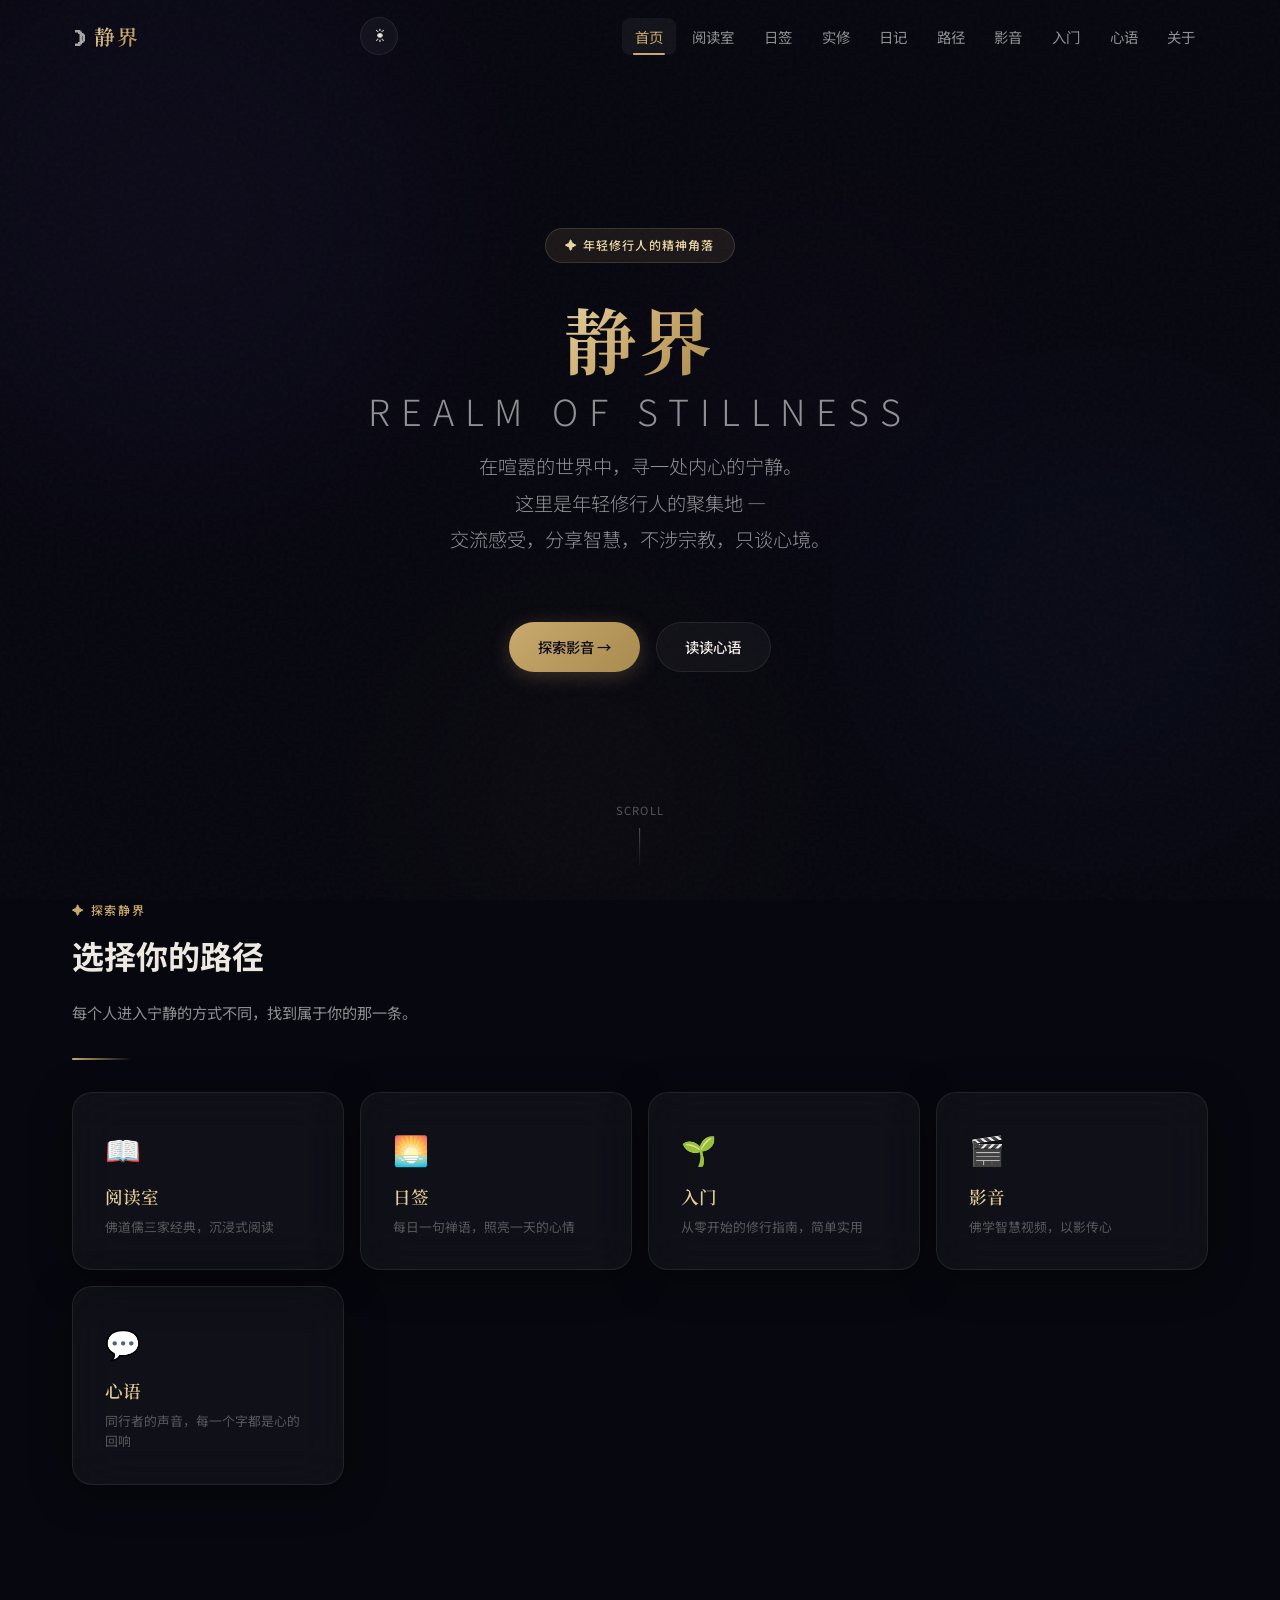
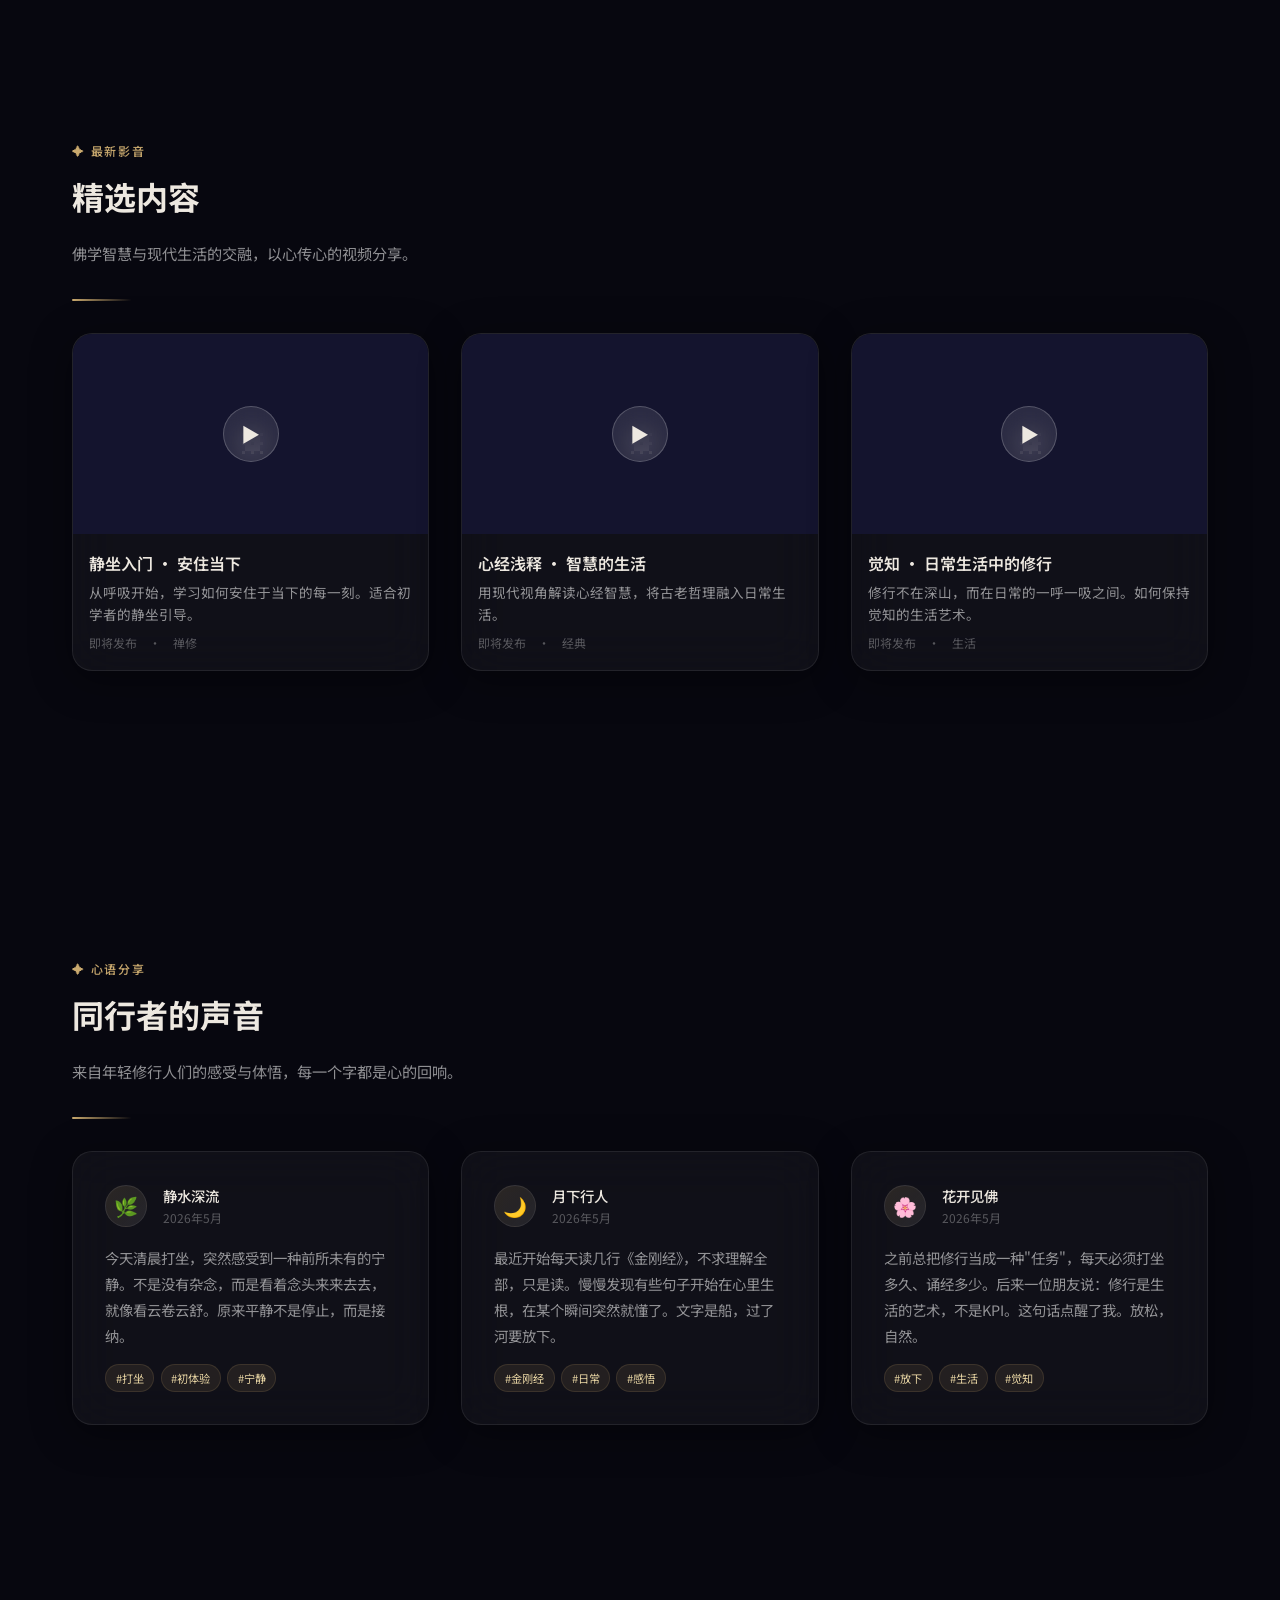
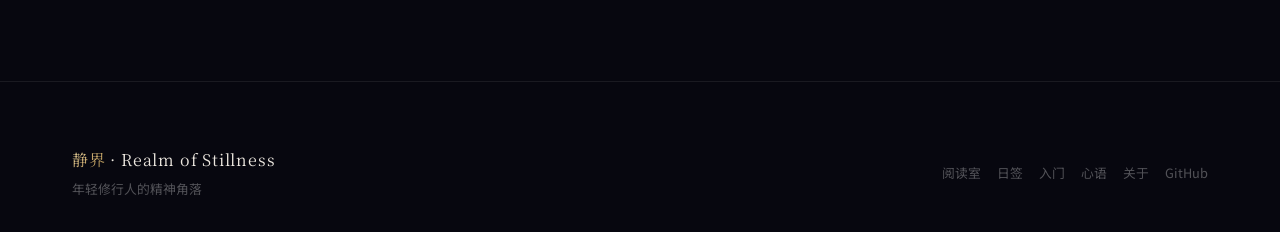
==== commit adbc9925: "📡 Phase 3 精进完成 — PWA离线 + 沉浸阅读 + 修行路径 + 功法补全 + CSS分层 + A11y 【已完成 7/7】  3.1 ✅ PWA 化 — manifest.json + " ====
--- a/index.html
+++ b/index.html
@@ -19,6 +19,8 @@
   <link rel="preconnect" href="https://fonts.gstatic.com" crossorigin>
   <link rel="preload" as="style" href="https://fonts.googleapis.com/css2?family=Noto+Serif+SC:wght@400;600;700&family=Noto+Sans+SC:wght@300;400;500;700&family=Inter:wght@300;400;500;600&display=swap">
   <!-- Canonical -->
+  <link rel="manifest" href="manifest.json">
+  <meta name="theme-color" content="#d4af37">
   <link rel="canonical" href="https://1332505739.github.io/jingjie/">
   <link rel="stylesheet" href="css/style.css">
   <link rel="icon" href="data:image/svg+xml,<svg xmlns='http://www.w3.org/2000/svg' viewBox='0 0 100 100'><text y='.9em' font-size='90'>☽</text></svg>">
--- a/css/style.css
+++ b/css/style.css
@@ -1,9 +1,13 @@
 /* ============================================
    静界 · Realm of Stillness
    Glass UI Design System
+   
+   架构：Custom Properties → Base → Layout → Components → Pages → Animation → Responsive → A11y
    ============================================ */
 
-/* ----- Fonts ----- */
+/* ==========================================
+   ▸ LAYER 1: CSS Custom Properties & Themes
+   ========================================== *//* ----- Fonts ----- */
 @import url('https://fonts.googleapis.com/css2?family=Noto+Serif+SC:wght@400;600;700&family=Noto+Sans+SC:wght@300;400;500;700&family=Inter:wght@300;400;500;600&display=swap');
 
 /* ----- Reset & Base ----- */
@@ -118,6 +122,10 @@
 body, .glass, .glass-strong, .navbar, .btn, .footer {
   transition: background-color 0.4s ease, color 0.4s ease, border-color 0.4s ease;
 }
+
+/* ==========================================
+   ▸ LAYER 2: Base & Layout
+   ========================================== */
 
 /* ----- Background Canvas (animated) ----- */
 .background-canvas {
@@ -212,8 +220,8 @@
 .glass:hover {
   background: var(--glass-bg-hover);
   border-color: var(--glass-border-hover);
-  transform: translateY(-2px);
-  box-shadow: 0 12px 48px rgba(0, 0, 0, 0.5), 0 0 40px var(--accent-glow);
+  transform: translateY(-3px) scale(1.01);
+  box-shadow: 0 16px 56px rgba(0, 0, 0, 0.5), 0 0 48px var(--accent-glow);
 }
 
 .glass-strong {
@@ -280,6 +288,10 @@
   max-width: 600px;
   line-height: 1.8;
 }
+
+/* ==========================================
+   ▸ LAYER 3: Components (Nav, Footer, Cards, Buttons)
+   ========================================== */
 
 /* ----- Navigation ----- */
 .navbar {
@@ -340,12 +352,30 @@
 .navbar-links a {
   color: var(--text-secondary);
   text-decoration: none;
-  padding: 0.5rem 1rem;
+  padding: 0.5rem 0.8rem;
   border-radius: var(--radius-sm);
   font-size: 0.9rem;
   font-weight: 400;
   transition: all var(--transition-fast);
   position: relative;
+}
+
+.navbar-links a::after {
+  content: '';
+  position: absolute;
+  bottom: 0;
+  left: 50%;
+  width: 0;
+  height: 1.5px;
+  background: var(--accent);
+  transition: all 0.3s ease;
+  transform: translateX(-50%);
+  border-radius: 1px;
+}
+
+.navbar-links a:hover::after,
+.navbar-links a.active::after {
+  width: 60%;
 }
 
 .navbar-links a:hover,
@@ -400,8 +430,13 @@
 .theme-toggle:hover {
   background: var(--glass-bg-hover);
   border-color: var(--accent);
-  transform: scale(1.05);
-  box-shadow: 0 0 16px var(--accent-glow);
+  transform: scale(1.1) rotate(15deg);
+  box-shadow: 0 0 20px var(--accent-glow);
+}
+
+.theme-toggle:active {
+  transform: scale(0.92) rotate(-30deg);
+  transition: transform 0.15s ease;
 }
 
 [data-theme="light"] .theme-toggle {
@@ -476,6 +511,30 @@
   border: none;
   transition: all var(--transition-default);
   font-family: inherit;
+  position: relative;
+  overflow: hidden;
+}
+
+.btn::after {
+  content: '';
+  position: absolute;
+  inset: 0;
+  border-radius: 100px;
+  opacity: 0;
+  transition: opacity 0.3s ease;
+  pointer-events: none;
+}
+
+.btn:active::after {
+  opacity: 1;
+}
+
+.btn-primary::after {
+  background: radial-gradient(circle, rgba(255,255,255,0.3) 0%, transparent 70%);
+}
+
+.btn-glass::after {
+  background: radial-gradient(circle, var(--accent-glow) 0%, transparent 70%);
 }
 
 .btn-primary {
@@ -485,8 +544,8 @@
 }
 
 .btn-primary:hover {
-  transform: translateY(-2px);
-  box-shadow: 0 8px 30px rgba(201, 169, 110, 0.35);
+  transform: translateY(-2px) scale(1.03);
+  box-shadow: 0 8px 32px rgba(201, 169, 110, 0.4);
 }
 
 .btn-glass {
@@ -500,7 +559,7 @@
 .btn-glass:hover {
   background: var(--glass-bg-hover);
   border-color: var(--glass-border-hover);
-  transform: translateY(-2px);
+  transform: translateY(-2px) scale(1.03);
 }
 
 .btn-sm {
@@ -771,6 +830,10 @@
   color: var(--accent);
 }
 
+/* ==========================================
+   ▸ LAYER 4: Animations
+   ========================================== */
+
 /* ----- Animations ----- */
 .fade-in {
   opacity: 0;
@@ -851,7 +914,67 @@
   font-size: 0.9rem;
 }
 
-/* ----- Responsive ----- */
+/* ==========================================
+   ▸ LAYER 5: Responsive & Accessibility
+   ========================================== */
+
+/* ----- Skip-to-content link ----- */
+.skip-link {
+  position: absolute;
+  top: -100%;
+  left: var(--space-md);
+  padding: .5rem 1rem;
+  background: var(--gold);
+  color: #1a1a2e;
+  border-radius: 0 0 var(--radius-sm) var(--radius-sm);
+  font-weight: 600;
+  font-size: .85rem;
+  z-index: 10000;
+  transition: top .2s;
+}
+.skip-link:focus {
+  top: 0;
+}
+
+/* ----- Visible focus indicators ----- */
+:focus-visible {
+  outline: 2px solid var(--gold) !important;
+  outline-offset: 2px;
+}
+/* Remove focus for mouse clicks but keep for keyboard */
+:focus:not(:focus-visible) {
+  outline: none;
+}
+
+/* ----- aria-live announcer (visually hidden) ----- */
+.sr-only {
+  position: absolute;
+  width: 1px;
+  height: 1px;
+  padding: 0;
+  margin: -1px;
+  overflow: hidden;
+  clip: rect(0,0,0,0);
+  white-space: nowrap;
+  border: 0;
+}
+#a11y-announcer {
+  position: fixed;
+  bottom: 1rem;
+  left: 1rem;
+  z-index: 9999;
+  padding: .5rem 1rem;
+  background: var(--glass-bg);
+  backdrop-filter: blur(12px);
+  border: 1px solid var(--glass-border);
+  border-radius: var(--radius-sm);
+  font-size: .8rem;
+  color: var(--text-secondary);
+  opacity: 0;
+  transition: opacity .3s;
+  pointer-events: none;
+}
+#a11y-announcer.active { opacity:1; }
 @media (max-width: 768px) {
   :root {
     --space-md: 1.25rem;
@@ -1241,10 +1364,12 @@
   justify-content: space-between;
   align-items: center;
   margin-bottom: var(--space-lg);
-  padding-bottom: var(--space-sm);
+  padding: var(--space-xs) 0;
   border-bottom: 1px solid var(--glass-border);
+  border-top: 1px solid var(--glass-border);
   flex-wrap: wrap;
   gap: var(--space-xs);
+  font-size: 0.85rem;
 }
 
 .reader-nav {
@@ -1253,22 +1378,30 @@
   gap: var(--space-xs);
 }
 
+.reader-nav .btn-glass {
+  font-size: 0.85rem;
+  padding: 0.4rem 1rem;
+}
+
 .reader-chapter-indicator {
-  font-size: 0.75rem;
+  font-size: 0.8rem;
   color: var(--text-tertiary);
-  min-width: 3rem;
+  min-width: 3.5rem;
   text-align: center;
   font-variant-numeric: tabular-nums;
+  font-weight: 400;
 }
 
 /* Reader content */
 .reader-content {
   padding-bottom: var(--space-xl);
+  transition: opacity 0.2s ease, transform 0.2s ease;
 }
 
 .chapter-header {
   text-align: center;
-  margin-bottom: var(--space-lg);
+  margin-bottom: var(--space-xl);
+  margin-top: var(--space-lg);
   opacity: 0;
   transform: translateY(20px);
   transition: opacity 0.6s ease, transform 0.6s ease;
@@ -1281,27 +1414,30 @@
 
 .chapter-book-title {
   font-family: 'Noto Serif SC', serif;
-  font-size: 1rem;
+  font-size: 0.9rem;
   color: var(--accent);
-  margin-bottom: 0.2rem;
+  margin-bottom: 0.3rem;
   font-weight: 500;
+  letter-spacing: 0.08em;
 }
 
 .chapter-book-author {
-  font-size: 0.75rem;
+  font-size: 0.8rem;
   color: var(--text-tertiary);
+  margin-bottom: var(--space-sm);
 }
 
 .chapter-title {
   font-family: 'Noto Serif SC', serif;
-  font-size: 1.3rem;
-  font-weight: 600;
-  margin-bottom: var(--space-md);
+  font-size: 1.8rem;
+  font-weight: 700;
+  margin-bottom: var(--space-lg);
   color: var(--text-primary);
   opacity: 0;
   transform: translateY(20px);
   transition: opacity 0.6s ease, transform 0.6s ease;
   transition-delay: 0.1s;
+  letter-spacing: 0.03em;
 }
 
 .chapter-title.visible {
@@ -1311,15 +1447,16 @@
 
 .chapter-body {
   font-family: 'Noto Serif SC', 'Noto Sans SC', serif;
-  font-size: 1.05rem;
-  line-height: 2.1;
-  color: var(--text-secondary);
-  letter-spacing: 0.02em;
+  font-size: 1.15rem;
+  line-height: 2.2;
+  color: var(--text-primary);
+  letter-spacing: 0.025em;
   text-align: justify;
   opacity: 0;
   transform: translateY(20px);
   transition: opacity 0.6s ease, transform 0.6s ease;
   transition-delay: 0.2s;
+  word-break: break-word;
 }
 
 .chapter-body.visible {
@@ -1328,12 +1465,23 @@
 }
 
 .chapter-body p {
-  margin-bottom: 1.2em;
+  margin-bottom: 1.5em;
   text-indent: 2em;
 }
 
 .chapter-body p:first-child {
   text-indent: 0;
+}
+
+@media (min-width: 769px) {
+  .chapter-body {
+    font-size: 1.25rem;
+    line-height: 2.3;
+  }
+
+  .chapter-title {
+    font-size: 2rem;
+  }
 }
 
 /* Reading progress bar */
@@ -1349,6 +1497,125 @@
   border-radius: 0 2px 2px 0;
 }
 
+/* ----- Paragraph blocks with insight ----- */
+.para-block {
+  position: relative;
+  padding: 0.6rem 1rem;
+  margin: 0 calc(-1 * 1rem);
+  border-radius: var(--radius-sm);
+  transition: background 0.25s ease;
+  cursor: default;
+}
+
+.para-block.has-insight {
+  cursor: pointer;
+}
+
+.para-block.has-insight:hover {
+  background: var(--glass-bg);
+}
+
+.para-block p {
+  margin-bottom: 0;
+}
+
+.para-dot {
+  position: absolute;
+  right: 6px;
+  top: 4px;
+  font-size: 0.7rem;
+  color: var(--accent);
+  opacity: 0;
+  transition: opacity 0.25s ease;
+  pointer-events: auto;
+  padding: 4px;
+}
+
+.para-block.has-insight:hover .para-dot {
+  opacity: 1;
+}
+
+.para-block.has-insight::before {
+  content: '';
+  position: absolute;
+  left: 0;
+  top: 0;
+  width: 3px;
+  height: 100%;
+  background: var(--accent);
+  border-radius: 3px 0 0 3px;
+  opacity: 0;
+  transition: opacity 0.25s ease;
+}
+
+.para-block.has-insight:hover::before {
+  opacity: 0.5;
+}
+
+/* Insight tooltip */
+.insight-tooltip {
+  position: fixed;
+  z-index: 3000;
+  max-width: 420px;
+  padding: var(--space-md);
+  background: var(--bg-surface);
+  backdrop-filter: blur(20px);
+  -webkit-backdrop-filter: blur(20px);
+  border: 1px solid var(--accent);
+  border-radius: var(--radius-md);
+  box-shadow: 0 12px 48px rgba(0, 0, 0, 0.4), 0 0 24px var(--accent-glow);
+  opacity: 0;
+  visibility: hidden;
+  transform: translateY(4px);
+  transition: opacity 0.2s ease, transform 0.2s ease, visibility 0.2s;
+  pointer-events: none;
+}
+
+.insight-tooltip.visible {
+  opacity: 1;
+  visibility: visible;
+  transform: translateY(0);
+}
+
+.insight-content {
+  font-size: 0.9rem;
+  line-height: 1.85;
+  color: var(--text-secondary);
+}
+
+.insight-content::before {
+  content: '💡 ';
+  font-size: 0.75rem;
+}
+
+[data-theme="light"] .insight-tooltip {
+  box-shadow: 0 12px 48px rgba(0, 0, 0, 0.12), 0 0 24px var(--accent-glow);
+}
+
+/* Light mode reading comfort */
+[data-theme="light"] .chapter-body {
+  color: #3d3628;
+}
+
+[data-theme="light"] .chapter-header .divider {
+  opacity: 0.25;
+}
+
+[data-theme="light"] .reader-toolbar {
+  border-color: rgba(0, 0, 0, 0.08);
+}
+
+@media (max-width: 768px) {
+  .insight-tooltip {
+    max-width: calc(100vw - 32px);
+  }
+
+  .para-dot {
+    opacity: 0.5;
+    font-size: 0.75rem;
+  }
+}
+
 /* ----- Responsive reads ----- */
 @media (max-width: 768px) {
   .riqian-grid {
@@ -1391,3 +1658,214 @@
 ::-webkit-scrollbar-thumb:hover {
   background: rgba(255, 255, 255, 0.15);
 }
+
+/* ----- Scroll to Top ----- */
+.scroll-top-btn {
+  position: fixed;
+  bottom: 2rem;
+  right: 2rem;
+  width: 44px;
+  height: 44px;
+  border-radius: 50%;
+  border: 1px solid var(--glass-border);
+  background: var(--glass-bg);
+  backdrop-filter: blur(16px);
+  -webkit-backdrop-filter: blur(16px);
+  color: var(--text-primary);
+  font-size: 1.2rem;
+  cursor: pointer;
+  z-index: 900;
+  opacity: 0;
+  visibility: hidden;
+  transform: translateY(12px);
+  transition: all var(--transition-default);
+  display: flex;
+  align-items: center;
+  justify-content: center;
+}
+
+.scroll-top-btn.visible {
+  opacity: 1;
+  visibility: visible;
+  transform: translateY(0);
+}
+
+.scroll-top-btn:hover {
+  background: var(--glass-bg-hover);
+  border-color: var(--accent);
+  transform: translateY(-3px);
+  box-shadow: 0 8px 24px var(--accent-glow);
+}
+
+/* ----- Page entrance animation ----- */
+.page-header {
+  animation: pageIn 0.7s ease-out;
+}
+
+@keyframes pageIn {
+  from {
+    opacity: 0;
+    transform: translateY(24px);
+  }
+  to {
+    opacity: 1;
+    transform: translateY(0);
+  }
+}
+
+/* Hero enhancement */
+.hero-content {
+  animation: heroIn 1s ease-out;
+}
+
+@keyframes heroIn {
+  from {
+    opacity: 0;
+    transform: translateY(32px);
+  }
+  to {
+    opacity: 1;
+    transform: translateY(0);
+  }
+}
+
+.hero-badge {
+  animation: badgePulse 3s ease-in-out infinite;
+}
+
+@keyframes badgePulse {
+  0%, 100% { box-shadow: 0 0 0 0 rgba(201, 169, 110, 0.15); }
+  50% { box-shadow: 0 0 0 8px rgba(201, 169, 110, 0); }
+}
+
+/* Riqian breathing */
+.riqian-today {
+  animation: breathe 6s ease-in-out infinite;
+}
+
+@keyframes breathe {
+  0%, 100% { box-shadow: var(--glass-shadow), 0 0 0 0 var(--accent-glow); }
+  50% { box-shadow: var(--glass-shadow), 0 0 0 12px rgba(0,0,0,0); }
+}
+
+/* Scroll reveal enhancement */
+.fade-in {
+  opacity: 0;
+  transform: translateY(36px);
+  transition: opacity 0.7s cubic-bezier(0.16, 1, 0.3, 1), transform 0.7s cubic-bezier(0.16, 1, 0.3, 1);
+}
+
+/* Link hover effect */
+a:not(.btn):not(.navbar-logo):not(.navbar-links a) {
+  transition: color 0.2s ease, opacity 0.2s ease;
+}
+
+a:not(.btn):not(.navbar-logo):not(.navbar-links a):hover {
+  color: var(--accent-light);
+  opacity: 0.85;
+}
+
+/* Smooth navbar hide/show on scroll */
+.navbar {
+  transition: transform 0.4s cubic-bezier(0.16, 1, 0.3, 1), background 0.4s ease, padding 0.4s ease, border-color 0.4s ease;
+}
+
+.navbar.nav-hidden {
+  transform: translateY(-100%);
+}
+
+@media (max-width: 768px) {
+  .scroll-top-btn {
+    bottom: 1rem;
+    right: 1rem;
+    width: 40px;
+    height: 40px;
+    font-size: 1rem;
+  }
+}
+
+/* ----- Meridian table (经络表) ----- */
+.meridian-table td,
+.meridian-table th {
+  border-bottom: 1px solid var(--glass-border);
+  vertical-align: top;
+}
+
+.meridian-table tr:last-child td {
+  border-bottom: none;
+}
+
+.meridian-table tr:hover td {
+  background: var(--glass-bg);
+}
+
+@media (max-width: 768px) {
+  .meridian-table {
+    font-size: 0.78rem;
+  }
+  .meridian-table th,
+  .meridian-table td {
+    padding: 0.3rem 0.4rem;
+  }
+}
+
+/* ==========================================
+   prefers-reduced-motion — 全站动画降级
+   尊重用户系统偏好，关闭所有非必要动效
+   ========================================== */
+@media (prefers-reduced-motion: reduce) {
+  *,
+  *::before,
+  *::after {
+    animation-duration: 0.001ms !important;
+    animation-iteration-count: 1 !important;
+    transition-duration: 0.001ms !important;
+  }
+
+  /* Disable orbital float */
+  .background-canvas .orb {
+    animation: none !important;
+  }
+
+  /* Remove parallax/transform hovers */
+  .glass:hover,
+  .card:hover,
+  .btn:hover,
+  a:hover {
+    transform: none !important;
+  }
+
+  /* Disable scroll reveal — show everything immediately */
+  .fade-in {
+    opacity: 1 !important;
+    transform: none !important;
+    visibility: visible !important;
+  }
+
+  /* Disable reading progress bar animation */
+  .reading-progress {
+    transition: none !important;
+  }
+
+  /* Disable nav hidden animation */
+  .navbar.nav-hidden {
+    transform: none !important;
+    transition: none !important;
+  }
+
+  /* Disable timer circle glow */
+  .timer-circle.finished {
+    animation: none !important;
+  }
+
+  /* Disable ripple effect */
+  .btn-primary::after,
+  .btn-glass::after {
+    display: none !important;
+  }
+
+  /* Keep link underlines for better accessibility */
+  a:not(.navbar-logo):not(.btn) {
+    text-decoration: underline;
+  }
+}
